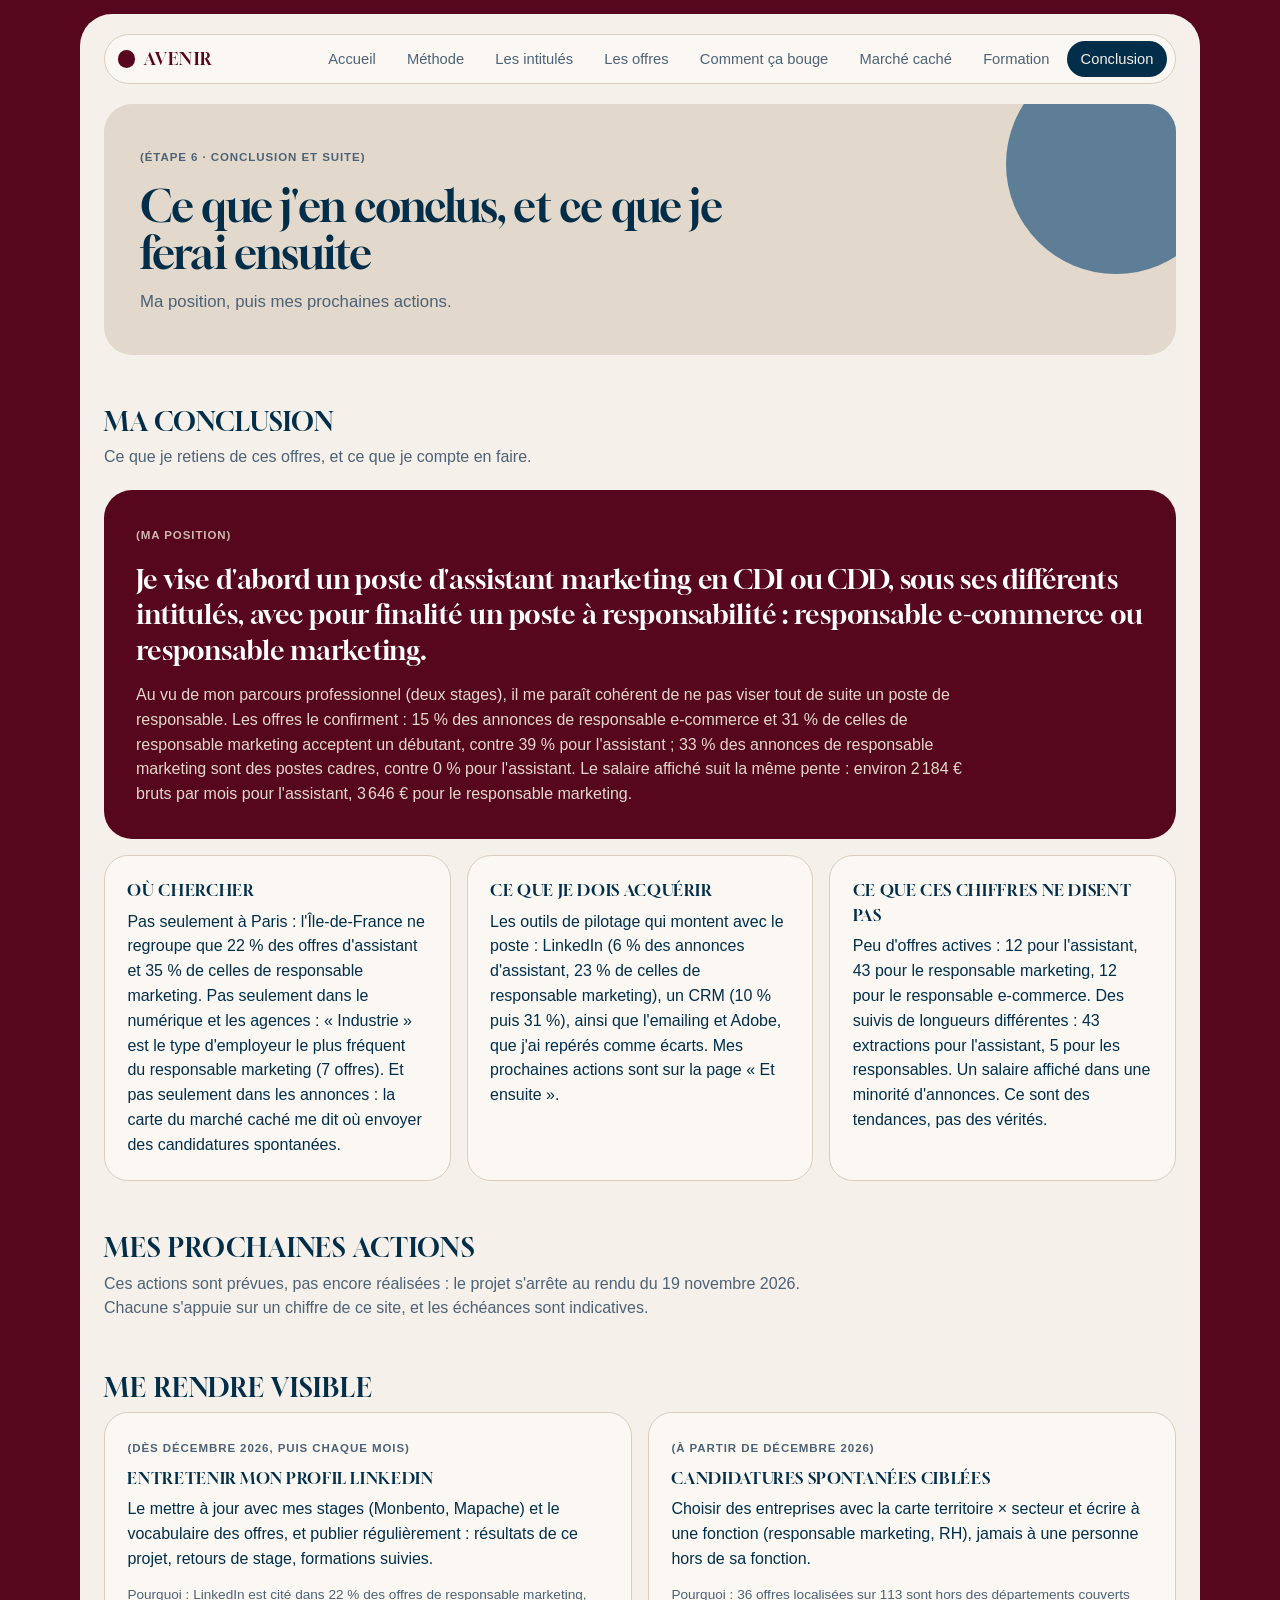
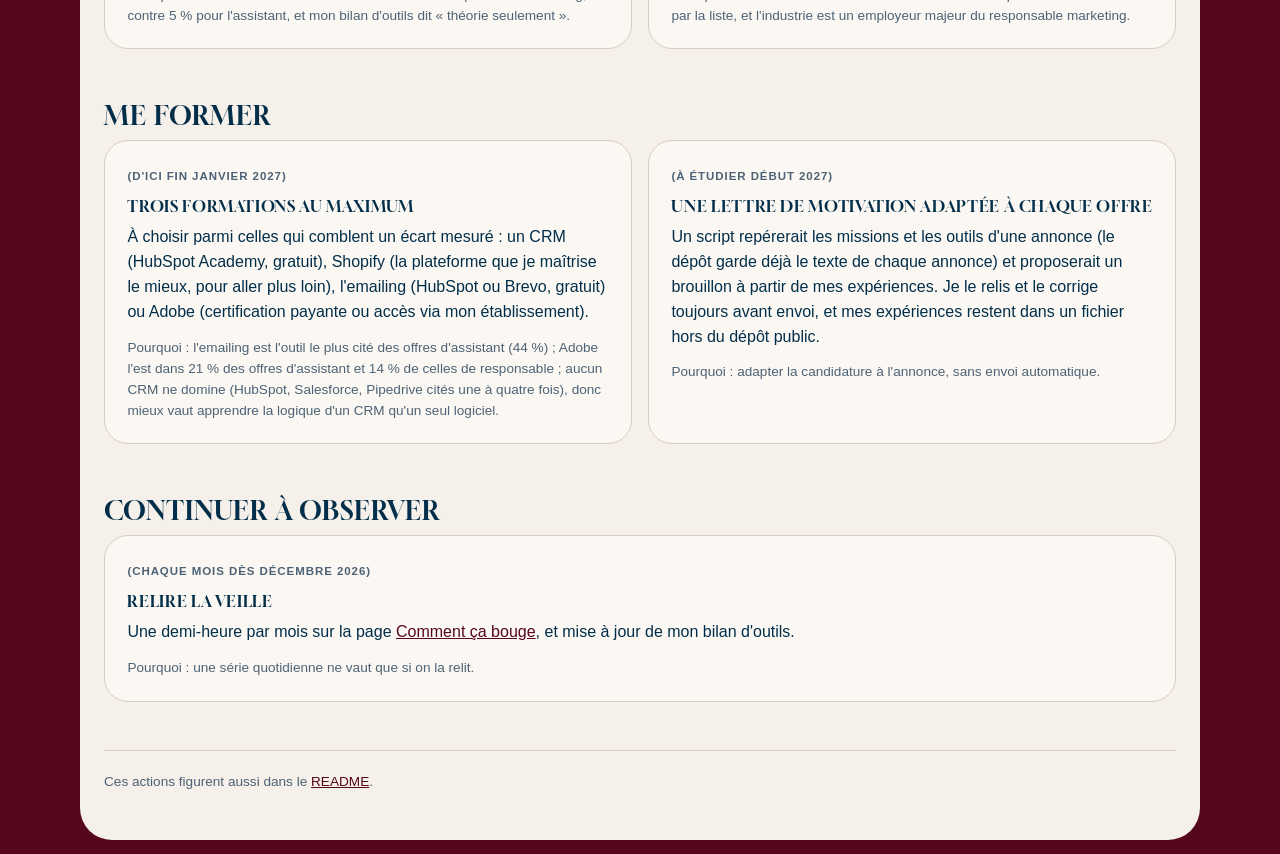
==== actions.html @ 03fe56fe "Mode présentation : sept écrans pour l'oral Co-Authored-By: Claude Sonnet 5.5 <noreply@anthropic.com" ====
<!DOCTYPE html>
<html lang="fr">
<head>
<meta charset="UTF-8">
<meta name="viewport" content="width=device-width, initial-scale=1.0">
<title>avenir — Conclusion et suite</title>
<link rel="stylesheet" href="assets/commun.css?v=19">
</head>
<body>
<main>
  <nav id="nav"></nav>

  <header class="hero">
    <p class="etiquette">Étape 6 · Conclusion et suite</p>
    <h1>Ce que j'en conclus, et ce que je ferai ensuite</h1>
    <p class="sub">Ma position, puis mes prochaines actions.</p>
  </header>
  <p id="erreur"></p>

  <h2 class="st">Ma conclusion</h2>
  <p class="intro">Ce que je retiens de ces offres, et ce que je compte en faire.</p>
  <div class="conclusion">
    <div class="position">
      <p class="etiquette">Ma position</p>
      <p class="gros-texte" id="c-position"></p>
      <p id="c-marche"></p>
    </div>
    <div class="grille" style="margin:1rem 0 0">
      <div class="carte"><h3 style="margin:0 0 0.4rem">Où chercher</h3><p id="c-ou" style="margin:0"></p></div>
      <div class="carte"><h3 style="margin:0 0 0.4rem">Ce que je dois acquérir</h3><p id="c-acquerir" style="margin:0"></p></div>
      <div class="carte"><h3 style="margin:0 0 0.4rem">Ce que ces chiffres ne disent pas</h3><p id="c-limites" style="margin:0"></p></div>
    </div>
  </div>

  <h2 class="st">Mes prochaines actions</h2>
  <p class="intro">Ces actions sont prévues, pas encore réalisées : le projet s'arrête au rendu du 19 novembre 2026. Chacune s'appuie sur un chiffre de ce site, et les échéances sont indicatives.</p>

  <h2 class="st">Me rendre visible</h2>
  <div class="grille">
    <div class="carte">
      <span class="etiquette">dès décembre 2026, puis chaque mois</span>
      <h3 style="margin:0 0 0.4rem">Entretenir mon profil LinkedIn</h3>
      <p style="margin:0">Le mettre à jour avec mes stages (Monbento, Mapache) et le vocabulaire des offres, et publier régulièrement : résultats de ce projet, retours de stage, formations suivies.</p>
      <p class="note">Pourquoi : LinkedIn est cité dans 22 % des offres de responsable marketing, contre 5 % pour l'assistant, et mon bilan d'outils dit « théorie seulement ».</p>
    </div>
    <div class="carte">
      <span class="etiquette">à partir de décembre 2026</span>
      <h3 style="margin:0 0 0.4rem">Candidatures spontanées ciblées</h3>
      <p style="margin:0">Choisir des entreprises avec la carte territoire × secteur et écrire à une fonction (responsable marketing, RH), jamais à une personne hors de sa fonction.</p>
      <p class="note">Pourquoi : 36 offres localisées sur 113 sont hors des départements couverts par la liste, et l'industrie est un employeur majeur du responsable marketing.</p>
    </div>
  </div>

  <h2 class="st">Me former</h2>
  <div class="grille">
    <div class="carte">
      <span class="etiquette">d'ici fin janvier 2027</span>
      <h3 style="margin:0 0 0.4rem">Trois formations au maximum</h3>
      <p style="margin:0">À choisir parmi celles qui comblent un écart mesuré : un CRM (HubSpot Academy, gratuit), Shopify (la plateforme que je maîtrise le mieux, pour aller plus loin), l'emailing (HubSpot ou Brevo, gratuit) ou Adobe (certification payante ou accès via mon établissement).</p>
      <p class="note">Pourquoi : l'emailing est l'outil le plus cité des offres d'assistant (44 %) ; Adobe l'est dans 21 % des offres d'assistant et 14 % de celles de responsable ; aucun CRM ne domine (HubSpot, Salesforce, Pipedrive cités une à quatre fois), donc mieux vaut apprendre la logique d'un CRM qu'un seul logiciel.</p>
    </div>
    <div class="carte">
      <span class="etiquette">à étudier début 2027</span>
      <h3 style="margin:0 0 0.4rem">Une lettre de motivation adaptée à chaque offre</h3>
      <p style="margin:0">Un script repérerait les missions et les outils d'une annonce (le dépôt garde déjà le texte de chaque annonce) et proposerait un brouillon à partir de mes expériences. Je le relis et le corrige toujours avant envoi, et mes expériences restent dans un fichier hors du dépôt public.</p>
      <p class="note">Pourquoi : adapter la candidature à l'annonce, sans envoi automatique.</p>
    </div>
  </div>

  <h2 class="st">Continuer à observer</h2>
  <div class="grille">
    <div class="carte">
      <span class="etiquette">chaque mois dès décembre 2026</span>
      <h3 style="margin:0 0 0.4rem">Relire la veille</h3>
      <p style="margin:0">Une demi-heure par mois sur la page <a href="mouvement.html">Comment ça bouge</a>, et mise à jour de mon bilan d'outils.</p>
      <p class="note">Pourquoi : une série quotidienne ne vaut que si on la relit.</p>
    </div>
  </div>

  <footer>Ces actions figurent aussi dans le <a href="https://github.com/luciedscrs-byte/avenir#9-ce-que-je-ferai-ensuite-actions-%C3%A0-mener" target="_blank" rel="noopener">README</a>.</footer>
</main>
<script src="assets/commun.js"></script>
<script>
navigation('actions.html', false);

function constat(gros, texte, lien, libelle) {
  return el('div', { className: 'carte decouverte' }, [
    el('p', { className: 'gros', textContent: gros }),
    el('p', { textContent: texte }),
    el('a', { href: lien, textContent: libelle + ' →' }),
  ]);
}
const part = (rep, nom) => { const r = rep.find(x => x.nom === nom); return r ? r.part : 0; };

fetch('data/questions.json').then(r => r.json()).then(q => {
  // ---------- Ma conclusion (le texte est écrit à la main, les chiffres viennent des données)
  const X = q.echelle, A = X['assistant-marketing'], RM = X['responsable-marketing'], RE = X['responsable-ecommerce'];
  document.getElementById('c-position').textContent =
    'Je vise d\'abord un poste d\'assistant marketing en CDI ou CDD, sous ses différents intitulés, avec pour finalité un poste à responsabilité : responsable e-commerce ou responsable marketing.';
  document.getElementById('c-marche').textContent =
    'Au vu de mon parcours professionnel (deux stages), il me paraît cohérent de ne pas viser tout de suite un poste de responsable. Les offres le confirment : ' + RE.debutant + ' % des annonces de responsable e-commerce et ' + RM.debutant +
    ' % de celles de responsable marketing acceptent un débutant, contre ' + A.debutant + ' % pour l\'assistant ; ' + RM.cadre + ' % des annonces de responsable marketing sont des postes cadres, contre ' + A.cadre + ' % pour l\'assistant. ' +
    'Le salaire affiché suit la même pente : environ ' + fr(A.salaire.mediane) + ' € bruts par mois pour l\'assistant, ' + fr(RM.salaire.mediane) + ' € pour le responsable marketing.';
  const P = q.paris;
  const ind = q.recruteurs['responsable-marketing'].types[0];
  document.getElementById('c-ou').textContent =
    'Pas seulement à Paris : l\'Île-de-France ne regroupe que ' + P['assistant-marketing'].idf_part + ' % des offres d\'assistant et ' + P['responsable-marketing'].idf_part + ' % de celles de responsable marketing. ' +
    'Pas seulement dans le numérique et les agences : « ' + ind.nom.split(',')[0] + ' » est le type d\'employeur le plus fréquent du responsable marketing (' + ind.n + ' offres). ' +
    'Et pas seulement dans les annonces : la carte du marché caché me dit où envoyer des candidatures spontanées.';
  const outil = nom => q.outils.outils.find(o => o.nom === nom);
  const li = outil('LinkedIn'), crm = outil('CRM');
  document.getElementById('c-acquerir').textContent =
    'Les outils de pilotage qui montent avec le poste : ' + (li ? 'LinkedIn (' + li.assistant + ' % des annonces d\'assistant, ' + li.responsable_marketing + ' % de celles de responsable marketing)' : 'LinkedIn') +
    (crm ? ', un CRM (' + crm.assistant + ' % puis ' + crm.responsable_marketing + ' %)' : ', un CRM') + ', ainsi que l\'emailing et Adobe, que j\'ai repérés comme écarts. Mes prochaines actions sont sur la page « Et ensuite ».';
  document.getElementById('c-limites').textContent =
    'Peu d\'offres actives : ' + A.actives + ' pour l\'assistant, ' + RM.actives + ' pour le responsable marketing, ' + RE.actives + ' pour le responsable e-commerce. ' +
    'Des suivis de longueurs différentes : ' + A.jours + ' extractions pour l\'assistant, ' + RM.jours + ' pour les responsables. Un salaire affiché dans une minorité d\'annonces. Ce sont des tendances, pas des vérités.';
}).catch(() => {
  document.getElementById('erreur').textContent = 'Impossible de charger les données. En local, ouvre la page via un petit serveur (python3 -m http.server).';
});
</script>
</body>
</html>
---- assets/commun.css ----
/* Polices : Gloock (licence SIL OFL, hébergée sur ce site, voir assets/fonts) pour les titres, police système pour le texte. */
  @font-face { font-family: "Gloock"; font-style: normal; font-weight: 400; font-display: swap; src: url("fonts/gloock-latin-400-normal.woff2") format("woff2"); }

  /* Palette : Oat Silk, Mulberry Kiss, Blue Reverie, Midnight Custard (+ « papier », un oat éclairci pour le fond).
     Pour changer les couleurs du site, modifier seulement ces variables. */
  :root {
    --oat: #e2d8cb; --mulberry: #56061d; --blue: #507593; --navy: #022e4a; --paper: #f5f0e9;
    --bg: var(--mulberry); --page: var(--paper); --card: #fbf8f3; --text: var(--navy); --muted: #4d6276;
    --line: #d9cdbf; --accent: var(--mulberry); --accent-soft: var(--oat); --on-accent: #f5f0e9;
    --accent2: var(--blue); --accent2-text: #3d5f7a; --hero: var(--oat);
    --serif: "Gloock", Georgia, "Times New Roman", serif;
  }
  * { box-sizing: border-box; }
  html { scroll-behavior: smooth; }
  body {
    font-family: -apple-system, BlinkMacSystemFont, "Segoe UI", sans-serif;
    margin: 0; background: var(--bg); color: var(--text); line-height: 1.55; padding: 14px;
  }
  /* la page est une grande feuille arrondie posée sur un cadre coloré */
  main { max-width: 1120px; margin: 0 auto; background: var(--page); border-radius: 32px; padding: 1.25rem 1.5rem 3rem; }
  h1, h2, h3, h4, .gros, .st, details.depliant > summary { font-family: var(--serif); font-weight: 400; font-variant-numeric: lining-nums; font-feature-settings: "lnum" 1; }
  h1 { font-size: 2.7rem; line-height: 1.08; margin: 0 0 0.75rem; letter-spacing: -0.02em; }
  h1 em, .st em, h2 em { font-style: normal; color: inherit; }
  h2 { font-size: 1.05rem; margin: 0 0 1rem; letter-spacing: 0.04em; text-transform: uppercase; }
  h3 { font-size: 1rem; letter-spacing: 0.04em; text-transform: uppercase; }
  h1 { text-transform: none; }
  .sub { color: var(--muted); margin: 0; font-size: 1.05rem; max-width: 44rem; }
  .sub code { background: var(--accent-soft); padding: 1px 6px; border-radius: 4px; font-size: 0.85em; }

  /* navigation */
  nav { display: flex; flex-wrap: wrap; align-items: center; gap: 0.25rem; margin-bottom: 1.25rem; font-size: 0.92rem;
        background: var(--card); border: 1px solid var(--line); border-radius: 999px; padding: 0.4rem 0.5rem; }
  nav .marque { display: inline-flex; align-items: center; gap: 0.55rem; font-family: var(--serif); font-weight: 400; letter-spacing: 0.08em; text-transform: uppercase;
                color: var(--mulberry); text-decoration: none; padding: 0.2rem 1rem 0.2rem 0.3rem; margin-right: auto; font-size: 1.05rem; }
  nav .marque::before { content: ""; display: inline-block; width: 1.1rem; height: 1.1rem; border-radius: 50%; background: var(--mulberry); }
  nav a { color: var(--muted); text-decoration: none; padding: 0.4rem 0.85rem; border-radius: 999px; }
  nav a.marque { color: var(--mulberry); }
  nav a:hover { background: var(--accent-soft); color: var(--text); }
  nav a[aria-current="page"] { background: var(--navy); color: var(--paper); }
  nav a.marque[aria-current="page"] { background: none; color: var(--mulberry); }

  /* bandeau d'entrée de chaque page */
  .hero { position: relative; overflow: hidden; background: var(--hero); border-radius: 28px; padding: 2.5rem 2.25rem; margin-bottom: 1.5rem; }
  .hero::after { content: ""; position: absolute; right: -50px; top: -50px; width: 220px; height: 220px; border-radius: 50%; background: var(--blue); opacity: 0.9; }
  .hero > * { position: relative; z-index: 1; }
  .hero .sub, .hero h1 { max-width: 40rem; }
  .etiquette { display: inline-block; font-size: 0.72rem; font-weight: 600; letter-spacing: 0.08em; text-transform: uppercase; color: var(--muted); margin: 0 0 1rem; }
  .etiquette::before { content: "("; } .etiquette::after { content: ")"; }
  .carte .etiquette { margin-bottom: 0.5rem; }
  .hero .actions { display: flex; flex-wrap: wrap; gap: 0.6rem; margin-top: 1.5rem; }
  .btn { display: inline-flex; align-items: center; gap: 0.6rem; font-size: 0.95rem; font-weight: 600; padding: 0.5rem 0.55rem 0.5rem 1.2rem; border-radius: 999px; text-decoration: none;
         background: var(--mulberry); color: var(--paper); border: 1.5px solid var(--mulberry); }
  .btn::after { content: "→"; display: inline-flex; align-items: center; justify-content: center; width: 1.8rem; height: 1.8rem; border-radius: 50%; background: var(--paper); color: var(--mulberry); }
  .btn.sec { background: transparent; color: var(--mulberry); padding-left: 1.2rem; }
  .btn.sec::after { background: var(--mulberry); color: var(--paper); }
  .btn:hover { opacity: 0.9; }

  /* accueil : tuiles autour du titre */
  .bento { display: grid; grid-template-columns: minmax(0, 1.7fr) minmax(0, 1fr); gap: 1rem; margin-bottom: 1.25rem; }
  .bento .hero { margin: 0; padding: 2.5rem 2.25rem 1.75rem; display: flex; flex-direction: column; }
  .bento .hero::after, .bento .hero::before { display: none; }
  .bento .colonne { display: grid; grid-template-rows: 1fr 1fr; gap: 1rem; }
  .tuile { border-radius: 28px; padding: 1.5rem; position: relative; overflow: hidden; }
  .tuile .gros { font-size: 3.4rem; color: inherit; }
  .tuile .legende { color: inherit; opacity: 0.88; font-size: 0.95rem; }
  .tuile.navy { background: var(--navy); color: var(--oat); }
  .tuile.blue { background: var(--blue); color: #fff; }
  .chiffres-hero { display: flex; flex-wrap: wrap; gap: 0.5rem 2rem; margin-top: auto; padding-top: 1.75rem; border-top: 1px solid rgba(2, 46, 74, 0.2); }
  .chiffres-hero div { min-width: 5.5rem; }
  .chiffres-hero b { display: block; font-family: var(--serif); font-size: 1.9rem; font-weight: 400; font-variant-numeric: lining-nums; line-height: 1.1; }
  .chiffres-hero span { font-size: 0.7rem; font-weight: 600; letter-spacing: 0.07em; text-transform: uppercase; color: var(--muted); }
  @media (max-width: 800px) { .bento { grid-template-columns: minmax(0, 1fr); } .bento .colonne { grid-template-rows: none; grid-template-columns: 1fr 1fr; } .tuile .gros { font-size: 2.4rem; } }
  @media (max-width: 480px) { .bento .colonne { grid-template-columns: minmax(0, 1fr); } }

  /* pastilles : intitulés, outils, métiers visés */
  .chips { display: flex; flex-wrap: wrap; gap: 0.5rem; margin: 0 0 1.25rem; }
  .chip { display: inline-flex; align-items: center; gap: 0.5rem; font-size: 0.92rem; padding: 0.4rem 0.9rem; border-radius: 999px; background: var(--card); border: 1px solid var(--line); color: var(--text); }
  .chip b { display: inline-flex; align-items: center; justify-content: center; min-width: 1.6rem; height: 1.6rem; padding: 0 0.35rem; border-radius: 999px; background: var(--mulberry); color: var(--paper); font-size: 0.8rem; }
  .chip.bleu b { background: var(--blue); } .chip.marine b { background: var(--navy); }
  .chip.code { font-size: 0.85rem; font-weight: 600; letter-spacing: 0.03em; background: var(--oat); border-color: var(--oat); }
  /* les quatre intitulés : une bande sur toute la largeur de la page */
  .intitules-bande { display: grid; grid-template-columns: repeat(3, minmax(0, 1fr)); margin: 1.5rem -1.5rem; }
  .intitules-bande a { display: flex; flex-direction: column; justify-content: space-between; gap: 1.6rem; min-height: 9.5rem; padding: 1.4rem 1.5rem; text-decoration: none; border-radius: 0; }
  .intitules-bande a:hover { filter: brightness(1.1); background: inherit; }
  .intitules-bande b { font-family: var(--serif); font-weight: 400; font-size: 1.75rem; line-height: 1.1; letter-spacing: -0.01em; }
  .intitules-bande .etiquette { color: inherit; opacity: 0.85; margin: 0; }
  .intitules-bande .etiquette::after { content: ")"; }
  .intitules-bande a:nth-child(1) { background: var(--mulberry); color: var(--oat); }
  .intitules-bande a:nth-child(2) { background: var(--blue); color: #fff; }
  .intitules-bande a:nth-child(3) { background: var(--navy); color: var(--oat); }
  .intitules-bande a:nth-child(4) { background: var(--oat); color: var(--navy); }
  @media (max-width: 800px) { .intitules-bande { grid-template-columns: minmax(0, 1fr); margin: 1.25rem -1rem; } .intitules-bande a { min-height: 7.5rem; padding: 1.1rem; } .intitules-bande b { font-size: 1.4rem; } }

  /* titres de partie */
  .st { font-size: 1.6rem; line-height: 1.2; margin: 3.25rem 0 0.5rem; letter-spacing: 0.04em; text-transform: uppercase; }
  .intro { color: var(--muted); margin: 0 0 1.25rem; max-width: 44rem; }

  .chiffres { display: grid; grid-template-columns: repeat(auto-fit, minmax(200px, 1fr)); gap: 1rem; margin-bottom: 1.5rem; }
  .carte { background: var(--card); border: 1px solid var(--line); border-radius: 24px; padding: 1.4rem; }
  .gros { font-size: 2.6rem; color: var(--accent); margin: 0; line-height: 1.1; }
  .legende { color: var(--muted); font-size: 0.9rem; margin: 0.25rem 0 0; }
  /* tuiles de chiffres, en alternance de couleurs */
  .chiffres > .carte, #constats > .carte { border: none; position: relative; overflow: hidden; }
  .chiffres > .carte:nth-child(4n+1), #constats > .carte:nth-child(4n+1) { background: var(--mulberry); color: var(--oat); }
  .chiffres > .carte:nth-child(4n+2), #constats > .carte:nth-child(4n+2) { background: var(--blue); color: #fff; }
  .chiffres > .carte:nth-child(4n+3), #constats > .carte:nth-child(4n+3) { background: var(--navy); color: var(--oat); }
  .chiffres > .carte:nth-child(4n), #constats > .carte:nth-child(4n) { background: var(--oat); color: var(--navy); }
  .chiffres > .carte .gros, #constats > .carte .gros { color: inherit; }
  .chiffres > .carte .legende, #constats > .carte .legende { color: inherit; opacity: 0.88; }
  #constats > .carte a, .chiffres > a.carte { color: inherit; }
  #constats > .carte a { text-decoration: underline; text-underline-offset: 3px; }
  .grille { display: grid; grid-template-columns: repeat(auto-fit, minmax(300px, 1fr)); gap: 1rem; margin-bottom: 1.5rem; }
  .barre { display: grid; grid-template-columns: minmax(0, 1fr) 2.5rem; gap: 0.25rem 0.75rem; align-items: center; margin-bottom: 0.6rem; font-size: 0.9rem; }
  .barre .nom { overflow-wrap: anywhere; }
  .barre .n { text-align: right; color: var(--muted); font-variant-numeric: tabular-nums; }
  .barre .piste { grid-column: 1 / -1; height: 7px; background: var(--oat); border-radius: 4px; }
  .barre .piste span { display: block; height: 100%; background: var(--accent); border-radius: 4px; }
  table { width: 100%; border-collapse: collapse; font-size: 0.9rem; }
  th, td { text-align: left; padding: 0.45rem 0.5rem; border-bottom: 1px solid var(--line); }
  th { color: var(--muted); font-weight: 500; }
  td.num, th.num { text-align: right; font-variant-numeric: tabular-nums; }
  #limites ul { margin: 0; padding-left: 1.2rem; color: var(--muted); font-size: 0.9rem; }
  #limites li { margin-bottom: 0.4rem; }
  footer { color: var(--muted); font-size: 0.85rem; margin-top: 3rem; padding-top: 1.25rem; border-top: 1px solid var(--line); }
  footer a { color: var(--accent); }
  #erreur { color: #b91c1c; }
  .note { color: var(--muted); font-size: 0.85rem; margin: 0.75rem 0 0; }

  /* parties repliables : méthode, limites, détails */
  details.depliant { background: var(--card); border: 1px solid var(--line); border-radius: 24px; padding: 0.95rem 1.4rem; margin-bottom: 1.25rem; }
  details.depliant > summary { cursor: pointer; font-size: 1.1rem; list-style: none; display: flex; align-items: center; gap: 0.7rem; }
  details.depliant > summary::-webkit-details-marker { display: none; }
  details.depliant > summary::before { content: "+"; display: inline-flex; align-items: center; justify-content: center; width: 1.6rem; height: 1.6rem;
                                       border-radius: 50%; background: var(--navy); color: var(--paper); font-weight: 700; flex: none; }
  details.depliant[open] > summary::before { content: "–"; }
  details.depliant > summary + * { margin-top: 1rem; }
  details.depliant h2 { margin: 0; font-size: 1.05rem; }

  /* parcours en étapes (accueil) */
  .etapes { display: grid; grid-template-columns: repeat(auto-fit, minmax(175px, 1fr)); gap: 1rem; }
  .etape { display: block; text-decoration: none; color: var(--text); background: var(--card); border: 1px solid var(--line); border-radius: 24px; padding: 1.25rem; position: relative; }
  a.etape:hover { background: var(--oat); }
  .etape .num-etape { display: inline-flex; align-items: center; justify-content: center; width: 2.2rem; height: 2.2rem; border-radius: 50%; background: var(--mulberry); color: var(--paper);
                      font-family: var(--serif); font-weight: 400; margin-bottom: 0.7rem; }
  .etape:nth-child(2n) .num-etape { background: var(--blue); } .etape:nth-child(3n) .num-etape { background: var(--navy); }
  .etape h3 { margin: 0 0 0.3rem; font-size: 1.1rem; }
  .etape p { margin: 0; color: var(--muted); font-size: 0.9rem; }
  .etape .va { display: inline-block; margin-top: 0.7rem; color: var(--mulberry); font-weight: 600; font-size: 0.9rem; }

  .onglets { display: flex; flex-wrap: wrap; gap: 0.5rem; margin-bottom: 1rem; }
  .onglets button, .pagination button {
    font: inherit; font-size: 0.9rem; padding: 0.45rem 0.95rem; border-radius: 999px; cursor: pointer;
    border: 1px solid var(--line); background: var(--card); color: var(--text);
  }
  .onglets button[aria-pressed="true"] { background: var(--navy); border-color: var(--navy); color: var(--paper); }
  .filtres { display: flex; flex-wrap: wrap; gap: 0.75rem; margin-bottom: 1rem; }
  .filtres label { display: grid; gap: 2px; font-size: 0.8rem; color: var(--muted); }
  .filtres select, .filtres input {
    font: inherit; font-size: 0.9rem; padding: 0.45rem 0.6rem; border-radius: 12px;
    border: 1px solid var(--line); background: var(--card); color: var(--text); min-width: 160px;
  }
  .pagination { display: flex; flex-wrap: wrap; align-items: center; gap: 0.75rem; margin-top: 1rem; font-size: 0.9rem; color: var(--muted); }
  .pagination button:disabled { opacity: 0.4; cursor: default; }
  .tableau { overflow-x: auto; }
  td a { color: var(--accent); }
  .carte a { color: var(--accent); }
  ol.questions { padding-left: 1.25rem; margin: 0; }
  ol.questions li { margin-bottom: 1rem; }
  ol.questions .reponse { color: var(--muted); font-size: 0.92rem; margin: 0.25rem 0 0; }
  .source { border-left: 3px solid var(--blue); padding: 0.1rem 0 0.1rem 1rem; margin: 1rem 0; }
  .source .valeur { font-family: var(--serif); font-weight: 400; font-variant-numeric: lining-nums; font-size: 1.8rem; color: var(--accent); margin: 0; line-height: 1.2; }
  .source p { margin: 0.25rem 0; }
  .legende-graphique { display: flex; flex-wrap: wrap; gap: 1.25rem; font-size: 0.85rem; color: var(--muted); margin-top: 0.5rem; }
  .legende-graphique i { display: inline-block; width: 18px; border-top: 2px solid var(--accent); vertical-align: middle; margin-right: 6px; }
  .legende-graphique i.pointille { border-top: 2px dashed var(--muted); }

  /* carte territoire × secteur */
  .carte-grille { display: grid; grid-template-columns: minmax(0, 3fr) minmax(0, 2fr); gap: 1.25rem; align-items: start; }
  @media (max-width: 720px) {
    .carte-grille { grid-template-columns: minmax(0, 1fr); }
    .tableau table { font-size: 0.78rem; } .tableau th, .tableau td { padding: 0.35rem 0.3rem; } .tableau td:first-child { min-width: 6.5rem; }
    nav { border-radius: 24px; } nav .marque { width: 100%; margin-bottom: 0.15rem; }
    body { padding: 8px; } main { border-radius: 24px; padding: 1rem 1rem 2.5rem; }
    .hero { padding: 1.6rem 1.25rem; } h1 { font-size: 2rem; } .st { font-size: 1.6rem; }
  }
  #carte-svg { width: 100%; height: auto; display: block; }
  #carte-svg .dep { cursor: pointer; }
  #carte-svg .dep:hover, #carte-svg .dep:focus { stroke: var(--text); stroke-width: 1.4; outline: none; }
  #carte-svg .dep.choisi { stroke: var(--text); stroke-width: 2; }
  .rond-offres { fill: var(--blue); fill-opacity: 0.95; stroke: var(--paper); stroke-width: 1.6; }
  .rond-nb { font-size: 11px; font-weight: 700; fill: #fff; }
  .carte-legende { font-size: 0.8rem; color: var(--muted); margin-top: 0.5rem; }
  .leg-ligne { display: flex; flex-wrap: wrap; gap: 0.25rem 0.9rem; align-items: center; margin-bottom: 0.3rem; }
  .leg-item { display: inline-flex; align-items: center; gap: 0.3rem; }
  .leg-sw { width: 14px; height: 14px; border-radius: 3px; display: inline-block; }
  .leg-rond { width: 14px; height: 14px; border-radius: 50%; background: var(--blue); display: inline-block; }
  .carte-detail { background: var(--paper); border: 1px solid var(--line); border-radius: 20px; padding: 1rem; }
  .carte-detail h3 { margin: 0 0 0.25rem; font-size: 1.15rem; }
  tr.ligne-choisie { background: var(--accent-soft); }
  #date.gros { font-size: 1.7rem; line-height: 1.3; }

  /* page « Le métier » : marches, tableaux colorés, piles */
  .marches { display: grid; grid-template-columns: repeat(3, minmax(0, 1fr)); gap: 1rem; align-items: end; margin-bottom: 1.5rem; }
  .marche { border-radius: 28px; padding: 1.4rem; position: relative; overflow: hidden; }
  .marche:nth-child(1) { background: var(--mulberry); color: var(--oat); min-height: 17rem; }
  .marche:nth-child(2) { background: var(--blue); color: #fff; min-height: 20rem; }
  .marche:nth-child(3) { background: var(--navy); color: var(--oat); min-height: 20rem; }
  .marche:nth-child(4) { background: var(--oat); color: var(--navy); min-height: 23rem; }
  .marche .etiquette { color: inherit; opacity: 0.85; margin-bottom: 0.6rem; }
  .marche h3 { font-size: 1.3rem; margin: 0 0 0.4rem; line-height: 1.15; }
  .marche .gros { color: inherit; font-size: 3rem; }
  .marche .legende { color: inherit; opacity: 0.88; margin-bottom: 0.9rem; }
  .marche ul { list-style: none; margin: 0; padding: 0.8rem 0 0; border-top: 1px solid rgba(255, 255, 255, 0.28); font-size: 0.88rem; }
  .marche:nth-child(4) ul { border-top-color: rgba(2, 46, 74, 0.25); }
  .marche li { margin-bottom: 0.3rem; }
  .marche li b { font-weight: 600; }
  @media (max-width: 900px) { .marches { grid-template-columns: minmax(0, 1fr); } .marche:nth-child(n) { min-height: 0; } }
  td.chaud { text-align: center; font-variant-numeric: tabular-nums; border-bottom: 2px solid var(--card); }
  th.court { text-align: center; font-size: 0.8rem; }
  .pile { display: flex; height: 1.7rem; border-radius: 999px; overflow: hidden; background: var(--oat); margin: 0.2rem 0 0.9rem; }
  .pile span { display: flex; align-items: center; justify-content: center; font-size: 0.72rem; font-weight: 600; color: #fff; min-width: 0; overflow: hidden; }
  .pile-nom span:first-child { font-family: var(--serif); font-size: 1rem; }
  .pile-nom { font-size: 0.85rem; margin: 0.6rem 0 0; display: flex; justify-content: space-between; gap: 1rem; }
  .pile-nom span:last-child { color: var(--muted); }
  .legende-pile { display: flex; flex-wrap: wrap; gap: 0.3rem 1rem; font-size: 0.8rem; color: var(--muted); margin: 0.25rem 0 0.5rem; }
  .legende-pile i { display: inline-block; width: 0.8rem; height: 0.8rem; border-radius: 3px; margin-right: 0.35rem; vertical-align: -1px; }
  .repere { font-family: var(--serif); font-weight: 400; font-variant-numeric: lining-nums; font-size: 1.2rem; line-height: 1.4; margin: 0 0 1rem; }
  .bloc-question { display: flex; flex-direction: column; }
  .bloc-question .gros { font-size: 2.3rem; margin-top: 0.2rem; }
  .bloc-question h3 { margin: 0 0 0.4rem; font-size: 1.15rem; line-height: 1.3; }
  details.mini { margin-top: 0.9rem; font-size: 0.88rem; }
  details.mini > summary { cursor: pointer; color: var(--accent); font-weight: 600; }
  details.mini > p { color: var(--muted); margin: 0.6rem 0 0; }
  .carte-bloc { background: var(--card); border: 1px solid var(--line); border-radius: 24px; padding: 1.5rem; margin-bottom: 1rem; }
  .carte-bloc h3 { font-family: var(--serif); font-size: 1.3rem; margin: 0 0 0.4rem; }
  details.carte-bloc > summary { list-style: none; cursor: pointer; position: relative; padding-right: 3rem; }
  details.carte-bloc > summary::-webkit-details-marker { display: none; }
  details.carte-bloc > summary::after { content: "+"; position: absolute; right: 0; top: 0; width: 2rem; height: 2rem; border-radius: 50%; background: var(--navy); color: var(--paper); display: flex; align-items: center; justify-content: center; font-size: 1.2rem; }
  details.carte-bloc[open] > summary::after { content: "–"; }
  details.carte-bloc .repere { margin-bottom: 0; }
  details.carte-bloc[open] .repere { margin-bottom: 1rem; }
  .tuiles-mini { display: grid; grid-template-columns: repeat(auto-fit, minmax(130px, 1fr)); gap: 0.6rem; margin: 0.25rem 0 1rem; }
  .tuiles-mini div { background: var(--oat); border-radius: 16px; padding: 0.7rem 0.9rem; }
  .tuiles-mini b { display: block; font-family: var(--serif); font-variant-numeric: lining-nums; font-size: 1.6rem; font-weight: 400; color: var(--mulberry); line-height: 1.15; }
  .tuiles-mini span { font-size: 0.8rem; color: var(--muted); }

  /* conclusion */
  .position { background: var(--mulberry); color: var(--oat); border-radius: 28px; padding: 2rem; }
  .position .etiquette { color: inherit; opacity: 0.85; }
  .position .gros-texte { font-family: var(--serif); font-size: 1.7rem; line-height: 1.3; margin: 0 0 1rem; color: #fff; }
  .position p:last-child { margin: 0; max-width: 52rem; }
  @media (max-width: 720px) { .position { padding: 1.4rem; } .position .gros-texte { font-size: 1.3rem; } }

  /* les titres de questions restent en minuscules : trop longs pour des capitales */
  .bloc-question h3, .carte-bloc h3, details.depliant h2, .intitules-bande b, .marche h3, .position .gros-texte, .carte-detail h3 { text-transform: none; letter-spacing: -0.005em; }
  .marche h3 { font-size: 1.3rem; }
  .carte-detail h3 { font-size: 1.15rem; }

  /* page suivante, pour dérouler le site à l'oral */
  .suite { display: flex; justify-content: flex-end; margin-top: 3rem; }
  .suite .btn { font-size: 1.05rem; }

  /* démarche en six étapes */
  .etapes.six { grid-template-columns: repeat(3, minmax(0, 1fr)); }
  @media (max-width: 800px) { .etapes.six { grid-template-columns: repeat(2, minmax(0, 1fr)); } }
  @media (max-width: 480px) { .etapes.six { grid-template-columns: minmax(0, 1fr); } }

  /* bilan des outils par niveau */
  .bilan { display: grid; grid-template-columns: repeat(4, minmax(0, 1fr)); gap: 0.75rem; margin: 0.5rem 0 0.75rem; }
  .bilan > div { border-radius: 20px; padding: 1rem; }
  .bilan h3 { font-size: 0.85rem; margin: 0 0 0.2rem; text-transform: none; letter-spacing: 0; font-family: -apple-system, BlinkMacSystemFont, "Segoe UI", sans-serif; font-weight: 600; }
  .bilan .sous { font-size: 0.75rem; margin: 0 0 0.7rem; opacity: 0.85; }
  .bilan .col-1 { background: var(--mulberry); color: var(--oat); }
  .bilan .col-2 { background: var(--blue); color: #fff; }
  .bilan .col-3 { background: var(--navy); color: var(--oat); }
  .bilan .col-4 { background: var(--oat); color: var(--navy); }
  .bilan .pastille { display: inline-flex; align-items: center; gap: 0.4rem; font-size: 0.85rem; padding: 0.25rem 0.3rem 0.25rem 0.7rem; margin: 0 0.3rem 0.4rem 0; border-radius: 999px; background: rgba(255, 255, 255, 0.16); }
  .bilan .col-4 .pastille { background: rgba(2, 46, 74, 0.1); }
  .bilan .pastille b { display: inline-flex; align-items: center; justify-content: center; min-width: 1.4rem; height: 1.4rem; padding: 0 0.3rem; border-radius: 999px; background: var(--paper); color: var(--navy); font-size: 0.72rem; }
  .bilan .pastille.cible { outline: 2px solid var(--paper); }
  .bilan .col-4 .pastille.cible { outline-color: var(--mulberry); }
  .bilan .vide { font-size: 0.8rem; opacity: 0.8; margin: 0; }
  @media (max-width: 900px) { .bilan { grid-template-columns: repeat(2, minmax(0, 1fr)); } }
  @media (max-width: 480px) { .bilan { grid-template-columns: minmax(0, 1fr); } }

  /* mouvement : tuiles, barres jour par jour, évolution des outils */
  .flux-svg { width: 100%; height: auto; display: block; margin: 0.5rem 0; }
  .evo-ligne { display: grid; grid-template-columns: 11rem minmax(0, 1fr) 9.5rem 100px; gap: 0.75rem; align-items: center; padding: 0.45rem 0; border-bottom: 1px solid var(--line); font-size: 0.9rem; }
  .evo-ligne:last-child { border-bottom: none; }
  .evo-piste { position: relative; height: 10px; background: var(--oat); border-radius: 5px; }
  .evo-piste span { position: absolute; left: 0; top: 0; height: 100%; border-radius: 5px; background: var(--mulberry); }
  .evo-piste i { position: absolute; top: -3px; width: 3px; height: 16px; background: var(--blue); border-radius: 2px; }
  .evo-texte { font-variant-numeric: tabular-nums; }
  .evo-texte b { display: inline-block; min-width: 4.5rem; }
  .evo-hausse { color: var(--mulberry); font-weight: 600; } .evo-baisse { color: var(--blue); font-weight: 600; }
  @media (max-width: 720px) { .evo-ligne { grid-template-columns: minmax(0, 1fr) 6.5rem; } .evo-piste { grid-column: 1 / -1; } .evo-ligne > :last-child { display: none; } }

  /* méthode : la chaîne en cinq maillons */
  .chaine { display: grid; grid-template-columns: repeat(5, minmax(0, 1fr)); gap: 1.4rem; counter-reset: m; }
  .maillon { background: var(--card); border: 1px solid var(--line); border-radius: 24px; padding: 1.25rem; position: relative; display: flex; flex-direction: column; }
  .maillon:not(:last-child)::after { content: "→"; position: absolute; right: -1.25rem; top: 1.6rem; width: 1.1rem; text-align: center; color: var(--mulberry); font-size: 1.2rem; }
  .maillon .num-etape { display: inline-flex; align-items: center; justify-content: center; width: 2.2rem; height: 2.2rem; border-radius: 50%; background: var(--mulberry); color: var(--paper); font-family: var(--serif); margin-bottom: 0.7rem; }
  .maillon:nth-child(2n) .num-etape { background: var(--blue); } .maillon:nth-child(3n) .num-etape { background: var(--navy); }
  .maillon h3 { margin: 0 0 0.4rem; }
  .maillon p { margin: 0 0 0.9rem; font-size: 0.88rem; color: var(--muted); }
  .maillon .outil { margin-top: auto; align-self: flex-start; font-size: 0.78rem; font-weight: 600; padding: 0.25rem 0.7rem; border-radius: 999px; background: var(--oat); color: var(--navy); }
  @media (max-width: 900px) { .chaine { grid-template-columns: minmax(0, 1fr); } .maillon:not(:last-child)::after { content: "↓"; right: auto; left: 1.9rem; top: auto; bottom: -1.3rem; } }

  /* les cinq questions de la page « Le métier » : réponse en police du texte, plus petite, pour être lisible */
  .carte-bloc .repere { font-family: -apple-system, BlinkMacSystemFont, "Segoe UI", sans-serif; font-size: 1rem; line-height: 1.5; color: var(--text); }
  .carte-bloc h3 { font-size: 1.15rem; }

  /* méthode : schéma en quatre blocs */
  .schema { display: grid; grid-template-columns: repeat(4, minmax(0, 1fr)); gap: 1.6rem; margin-bottom: 1.5rem; }
  .bs { border-radius: 20px; overflow: visible; position: relative; background: var(--card); border: 1px solid var(--line); }
  .bs h3 { margin: 0; padding: 0.8rem 1rem; border-radius: 19px 19px 0 0; font-size: 0.95rem; }
  .bs p { margin: 0; padding: 0.7rem 1rem; font-size: 0.88rem; line-height: 1.35; border-top: 1px solid var(--line); }
  .bs p b { display: inline-flex; align-items: center; justify-content: center; min-width: 1.4rem; height: 1.4rem; margin-right: 0.4rem; border-radius: 50%; background: var(--oat); color: var(--navy); font-size: 0.72rem; }
  .bs.s1 h3 { background: var(--mulberry); color: var(--oat); } .bs.s2 h3 { background: var(--blue); color: #fff; }
  .bs.s3 h3 { background: var(--navy); color: var(--oat); } .bs.s4 h3 { background: var(--oat); color: var(--navy); }
  .bs:not(:last-child)::after { content: "→"; position: absolute; right: -1.35rem; top: 0.7rem; width: 1.1rem; text-align: center; font-size: 1.2rem; color: var(--mulberry); }
  @media (max-width: 900px) { .schema { grid-template-columns: minmax(0, 1fr); gap: 1.6rem; } .bs:not(:last-child)::after { content: "↓"; right: auto; left: 1.2rem; top: auto; bottom: -1.5rem; } }
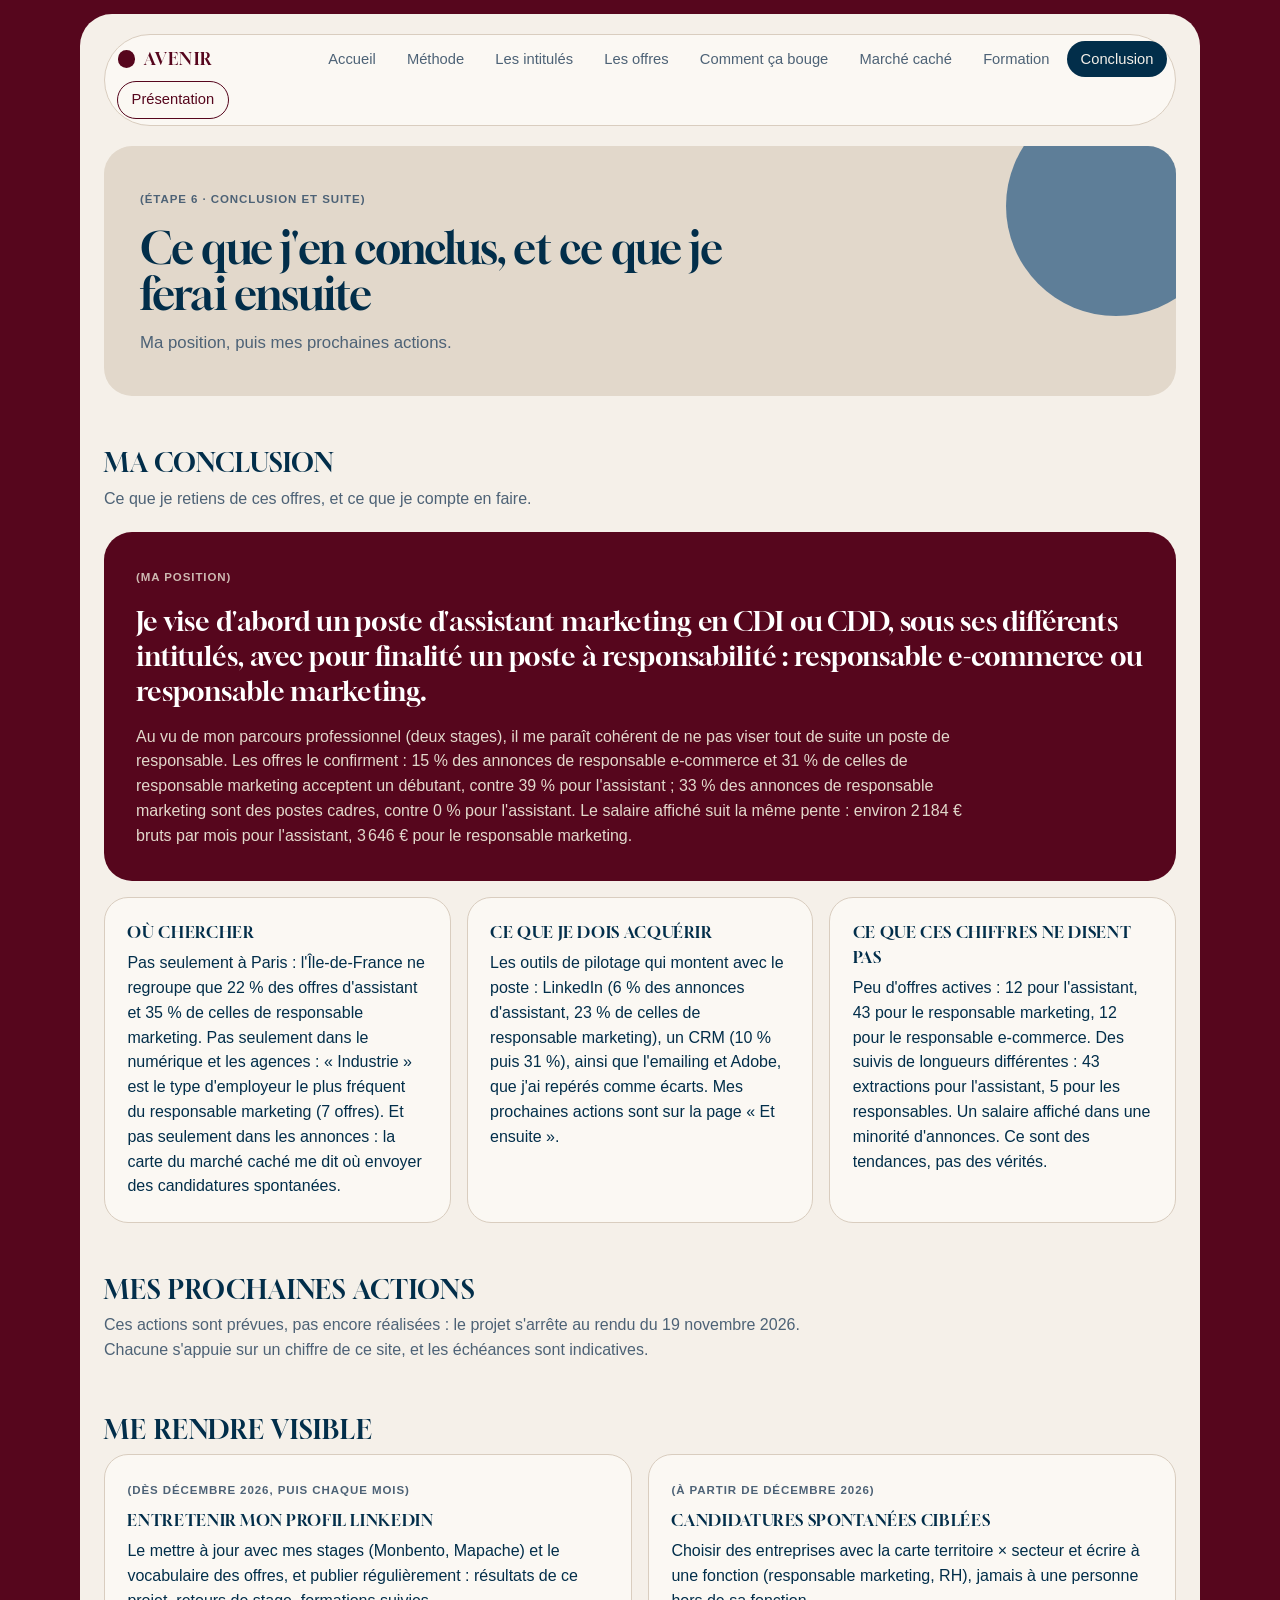
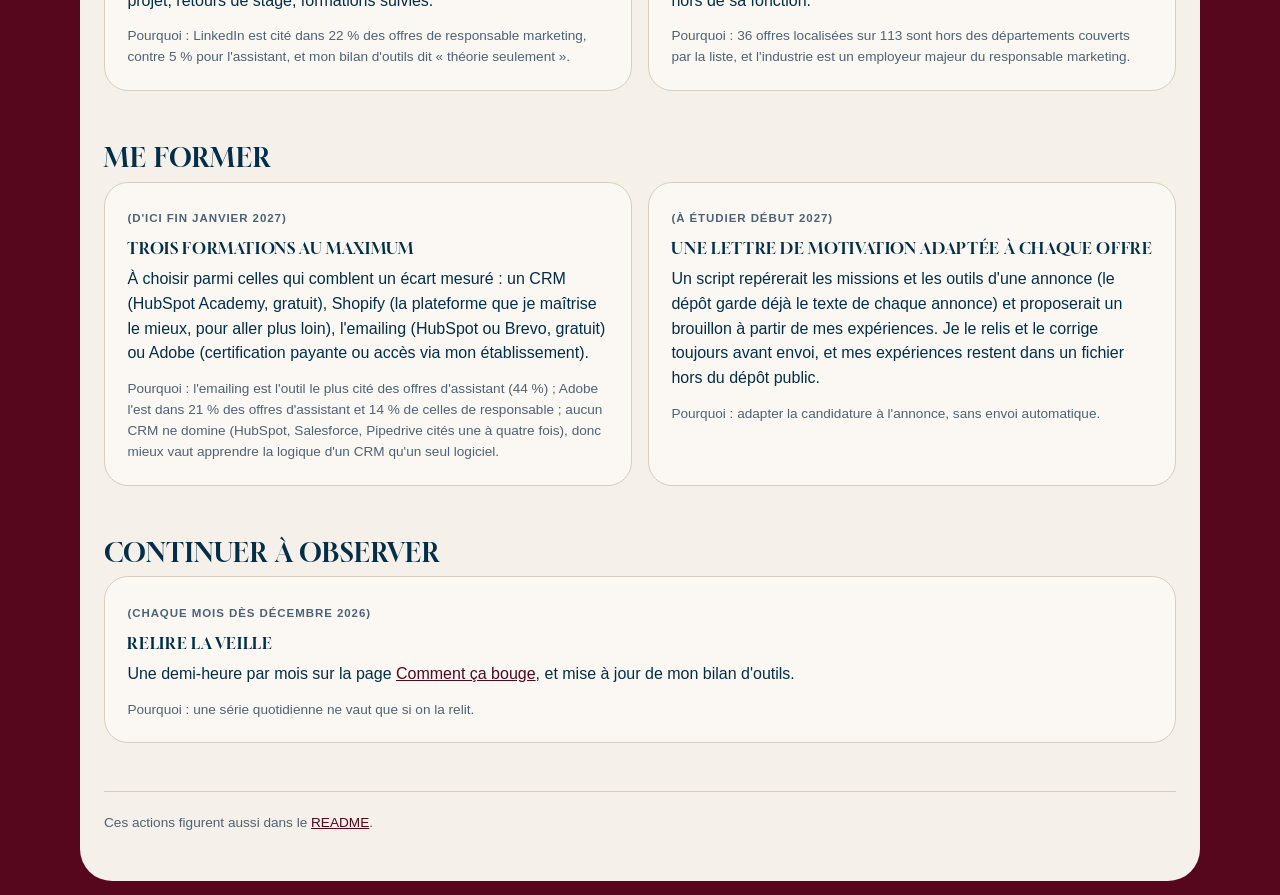
==== commit 9b13003a: "Présentation enrichie (carte intégrée, détails), lien Présentation dans le menu, site complet en nou" ====
--- a/actions.html
+++ b/actions.html
@@ -4,7 +4,7 @@
 <meta charset="UTF-8">
 <meta name="viewport" content="width=device-width, initial-scale=1.0">
 <title>avenir — Conclusion et suite</title>
-<link rel="stylesheet" href="assets/commun.css?v=19">
+<link rel="stylesheet" href="assets/commun.css?v=20">
 </head>
 <body>
 <main>
--- a/assets/commun.css
+++ b/assets/commun.css
@@ -320,3 +320,6 @@
   .bs.s3 h3 { background: var(--navy); color: var(--oat); } .bs.s4 h3 { background: var(--oat); color: var(--navy); }
   .bs:not(:last-child)::after { content: "→"; position: absolute; right: -1.35rem; top: 0.7rem; width: 1.1rem; text-align: center; font-size: 1.2rem; color: var(--mulberry); }
   @media (max-width: 900px) { .schema { grid-template-columns: minmax(0, 1fr); gap: 1.6rem; } .bs:not(:last-child)::after { content: "↓"; right: auto; left: 1.2rem; top: auto; bottom: -1.5rem; } }
+
+  nav a.pres { border: 1.5px solid var(--mulberry); color: var(--mulberry); margin-left: 0.25rem; }
+  nav a.pres:hover { background: var(--mulberry); color: var(--paper); }
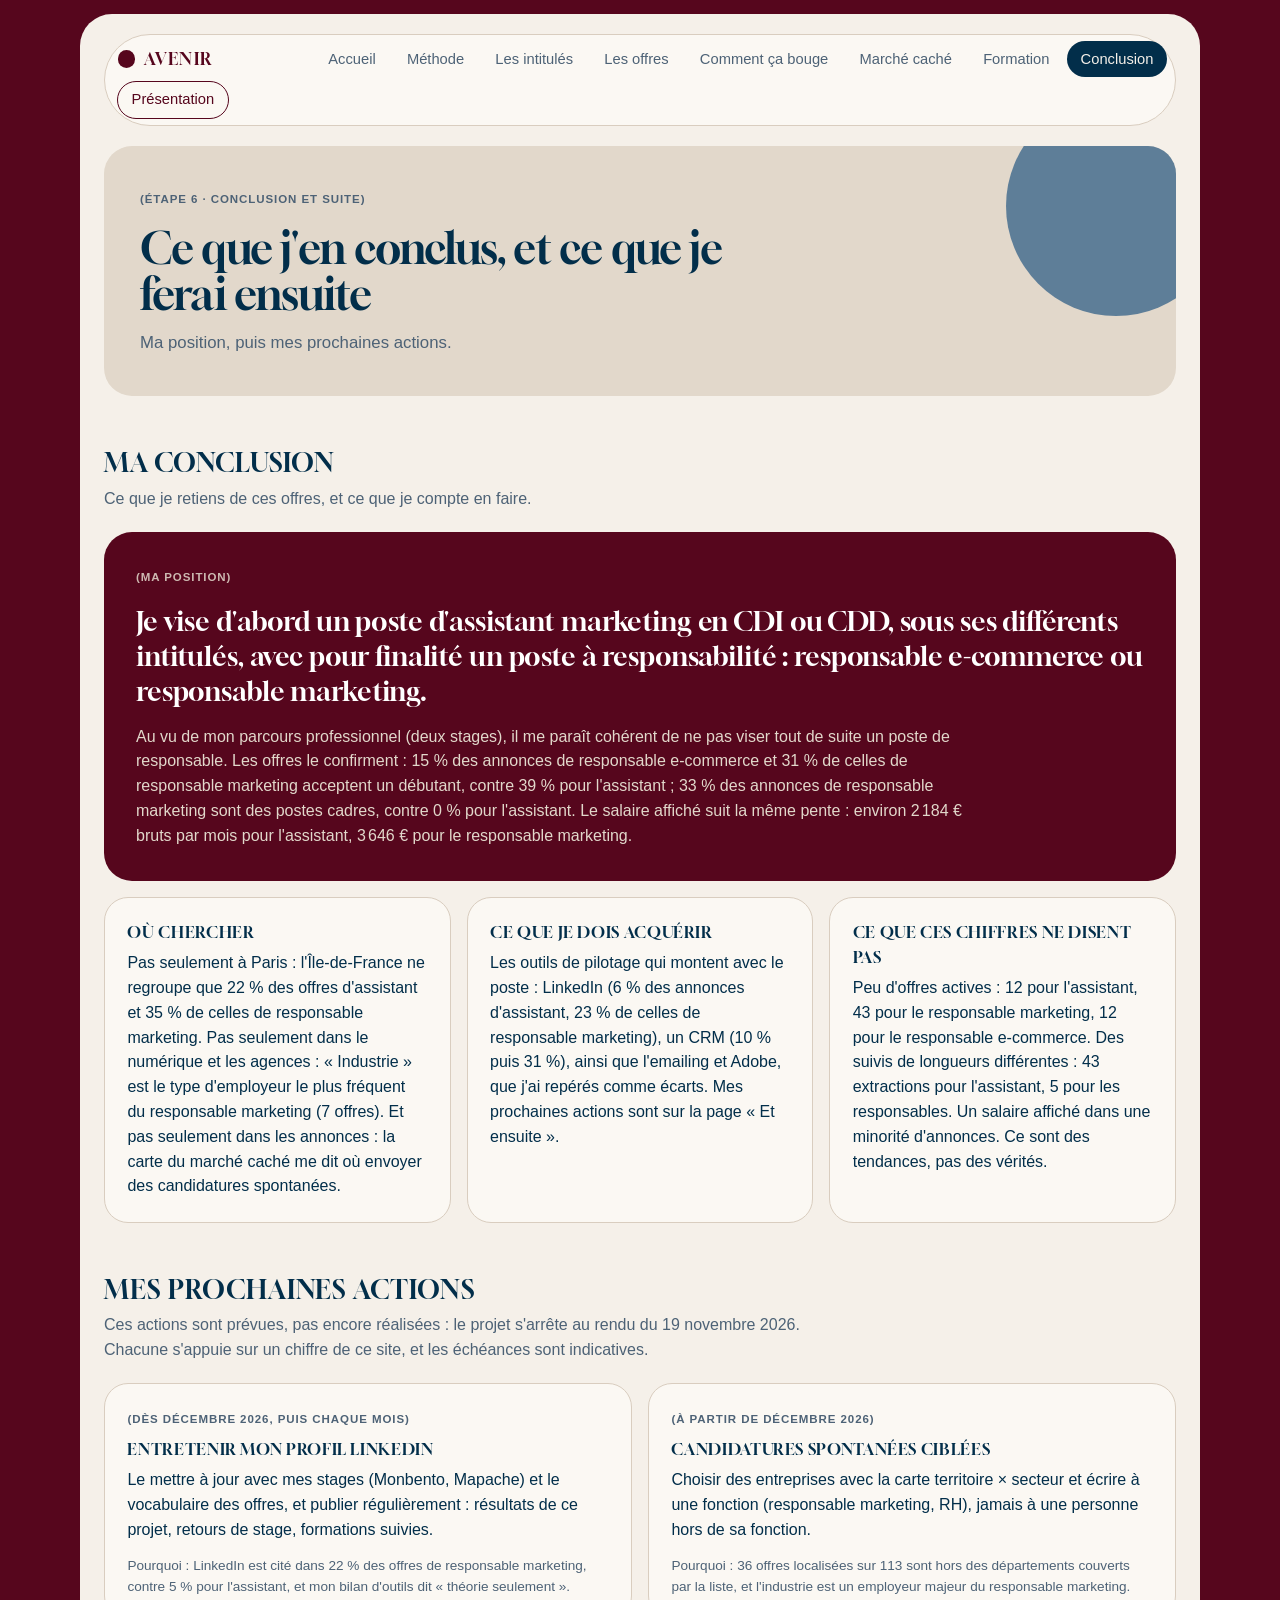
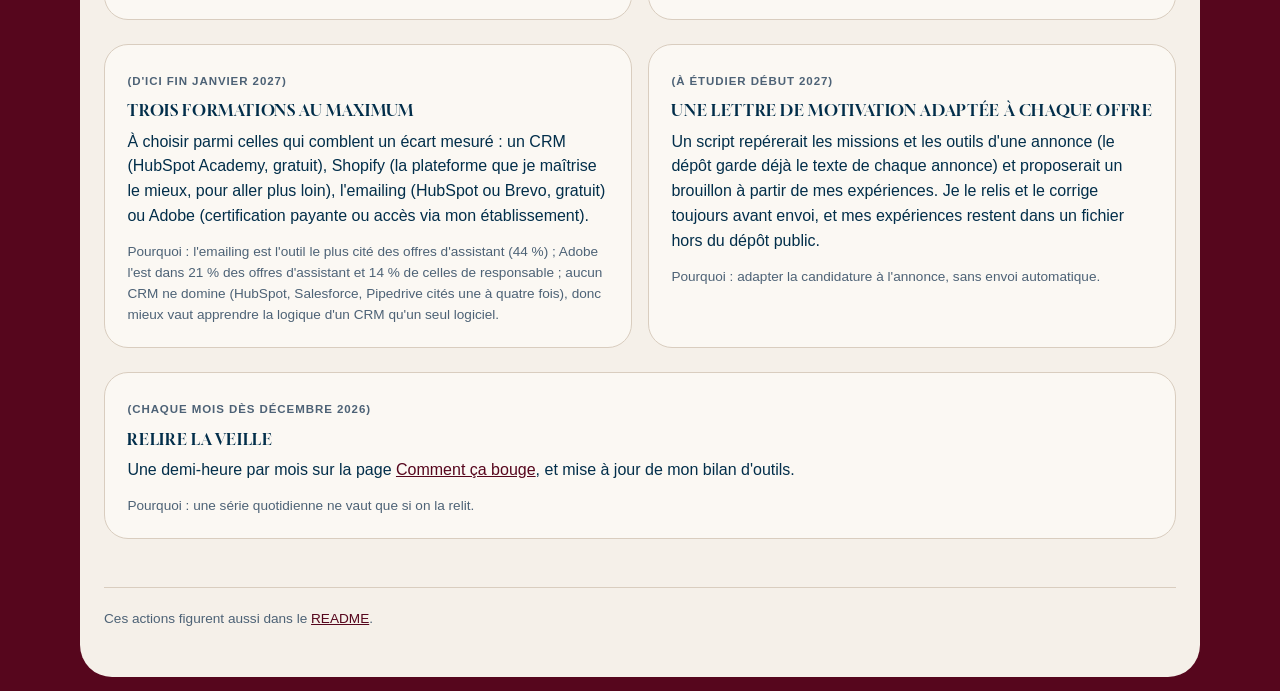
==== commit 54ed250c: "Site allégé : contenus secondaires repliés ou retirés Co-Authored-By: Claude Sonnet 5.5 <noreply@ant" ====
--- a/actions.html
+++ b/actions.html
@@ -4,7 +4,7 @@
 <meta charset="UTF-8">
 <meta name="viewport" content="width=device-width, initial-scale=1.0">
 <title>avenir — Conclusion et suite</title>
-<link rel="stylesheet" href="assets/commun.css?v=20">
+<link rel="stylesheet" href="assets/commun.css?v=21">
 </head>
 <body>
 <main>
@@ -35,7 +35,6 @@
   <h2 class="st">Mes prochaines actions</h2>
   <p class="intro">Ces actions sont prévues, pas encore réalisées : le projet s'arrête au rendu du 19 novembre 2026. Chacune s'appuie sur un chiffre de ce site, et les échéances sont indicatives.</p>
 
-  <h2 class="st">Me rendre visible</h2>
   <div class="grille">
     <div class="carte">
       <span class="etiquette">dès décembre 2026, puis chaque mois</span>
@@ -51,7 +50,6 @@
     </div>
   </div>
 
-  <h2 class="st">Me former</h2>
   <div class="grille">
     <div class="carte">
       <span class="etiquette">d'ici fin janvier 2027</span>
@@ -67,7 +65,6 @@
     </div>
   </div>
 
-  <h2 class="st">Continuer à observer</h2>
   <div class="grille">
     <div class="carte">
       <span class="etiquette">chaque mois dès décembre 2026</span>
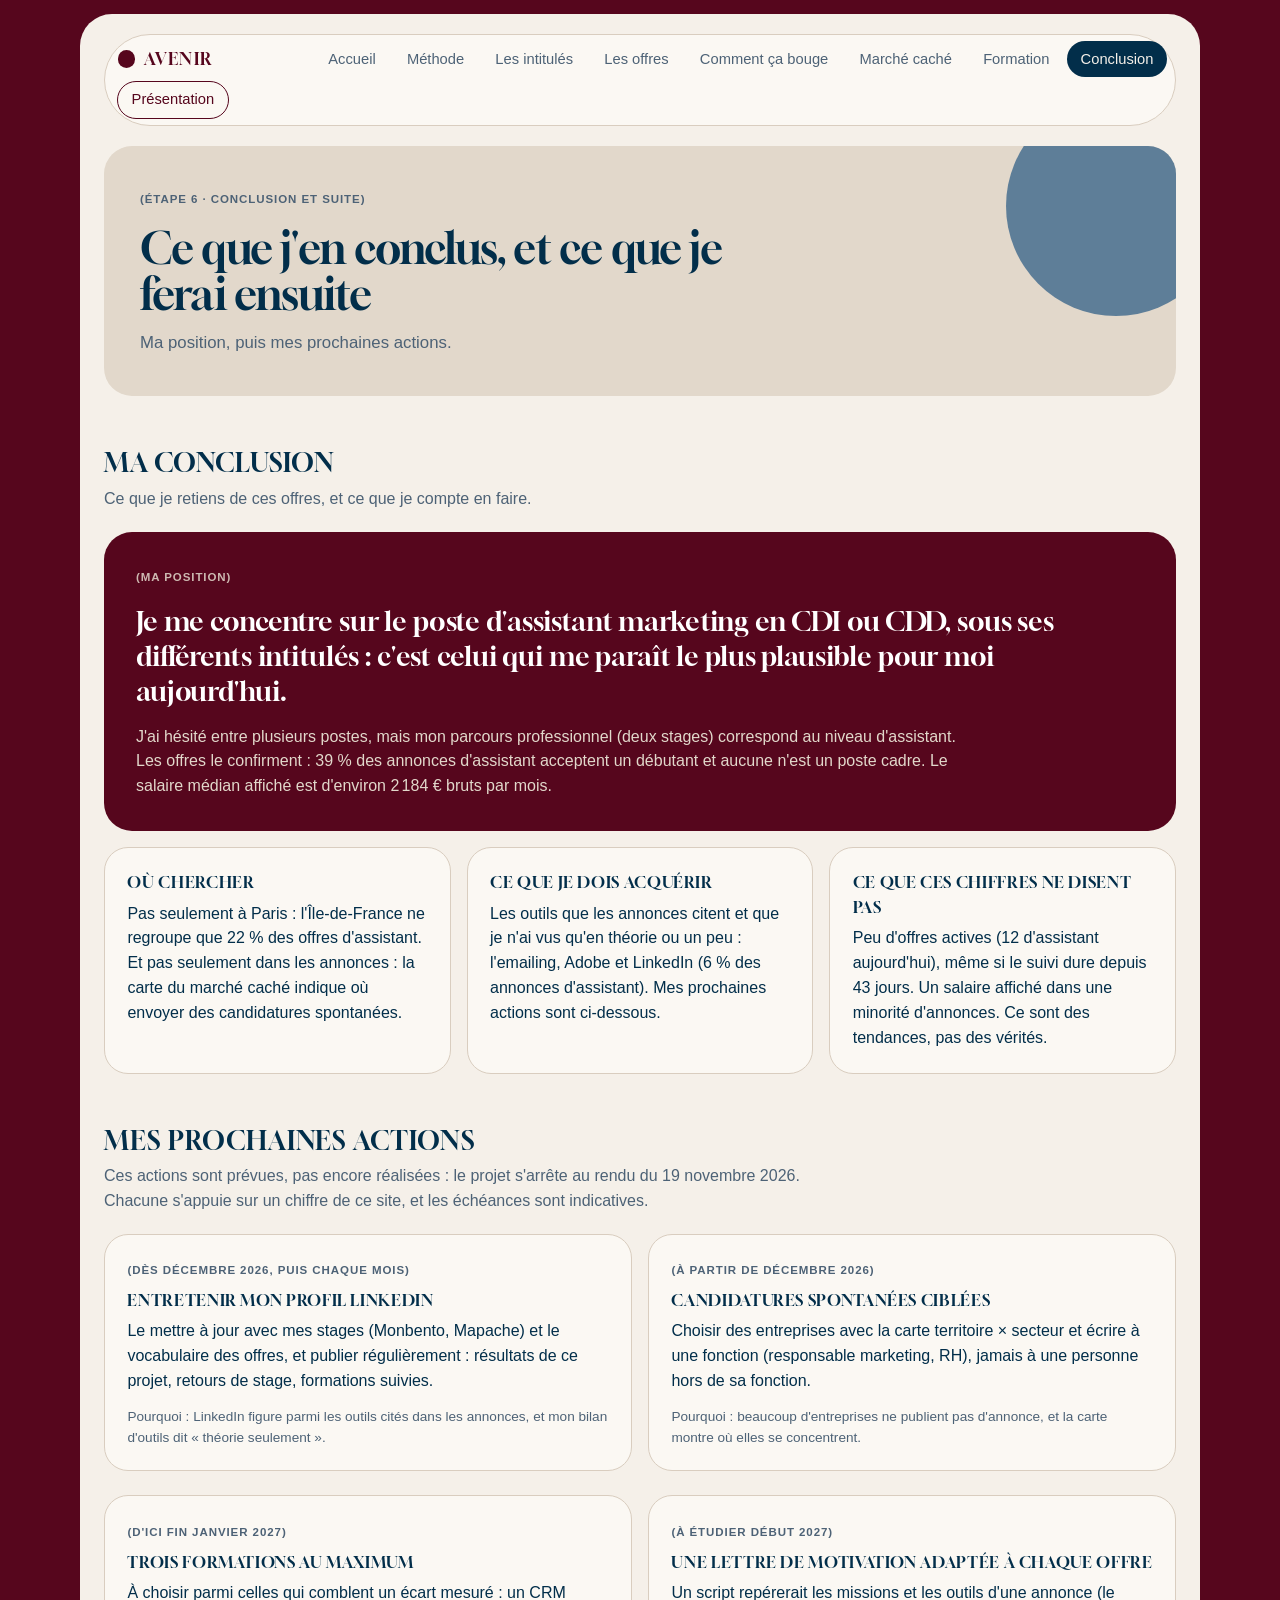
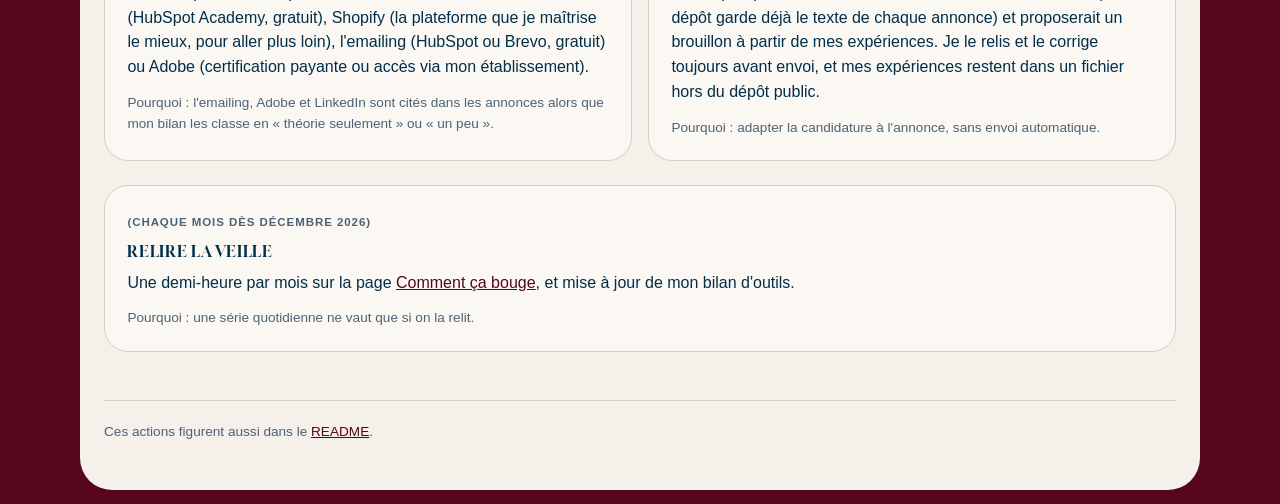
==== commit 44a18289: "Site recentré sur le poste d'assistant marketing ; les postes de responsable ne sont mentionnés qu'a" ====
--- a/actions.html
+++ b/actions.html
@@ -4,7 +4,7 @@
 <meta charset="UTF-8">
 <meta name="viewport" content="width=device-width, initial-scale=1.0">
 <title>avenir — Conclusion et suite</title>
-<link rel="stylesheet" href="assets/commun.css?v=21">
+<link rel="stylesheet" href="assets/commun.css?v=23">
 </head>
 <body>
 <main>
@@ -40,13 +40,13 @@
       <span class="etiquette">dès décembre 2026, puis chaque mois</span>
       <h3 style="margin:0 0 0.4rem">Entretenir mon profil LinkedIn</h3>
       <p style="margin:0">Le mettre à jour avec mes stages (Monbento, Mapache) et le vocabulaire des offres, et publier régulièrement : résultats de ce projet, retours de stage, formations suivies.</p>
-      <p class="note">Pourquoi : LinkedIn est cité dans 22 % des offres de responsable marketing, contre 5 % pour l'assistant, et mon bilan d'outils dit « théorie seulement ».</p>
+      <p class="note">Pourquoi : LinkedIn figure parmi les outils cités dans les annonces, et mon bilan d'outils dit « théorie seulement ».</p>
     </div>
     <div class="carte">
       <span class="etiquette">à partir de décembre 2026</span>
       <h3 style="margin:0 0 0.4rem">Candidatures spontanées ciblées</h3>
       <p style="margin:0">Choisir des entreprises avec la carte territoire × secteur et écrire à une fonction (responsable marketing, RH), jamais à une personne hors de sa fonction.</p>
-      <p class="note">Pourquoi : 36 offres localisées sur 113 sont hors des départements couverts par la liste, et l'industrie est un employeur majeur du responsable marketing.</p>
+      <p class="note">Pourquoi : beaucoup d'entreprises ne publient pas d'annonce, et la carte montre où elles se concentrent.</p>
     </div>
   </div>
 
@@ -55,7 +55,7 @@
       <span class="etiquette">d'ici fin janvier 2027</span>
       <h3 style="margin:0 0 0.4rem">Trois formations au maximum</h3>
       <p style="margin:0">À choisir parmi celles qui comblent un écart mesuré : un CRM (HubSpot Academy, gratuit), Shopify (la plateforme que je maîtrise le mieux, pour aller plus loin), l'emailing (HubSpot ou Brevo, gratuit) ou Adobe (certification payante ou accès via mon établissement).</p>
-      <p class="note">Pourquoi : l'emailing est l'outil le plus cité des offres d'assistant (44 %) ; Adobe l'est dans 21 % des offres d'assistant et 14 % de celles de responsable ; aucun CRM ne domine (HubSpot, Salesforce, Pipedrive cités une à quatre fois), donc mieux vaut apprendre la logique d'un CRM qu'un seul logiciel.</p>
+      <p class="note">Pourquoi : l'emailing, Adobe et LinkedIn sont cités dans les annonces alors que mon bilan les classe en « théorie seulement » ou « un peu ».</p>
     </div>
     <div class="carte">
       <span class="etiquette">à étudier début 2027</span>
@@ -91,27 +91,21 @@
 
 fetch('data/questions.json').then(r => r.json()).then(q => {
   // ---------- Ma conclusion (le texte est écrit à la main, les chiffres viennent des données)
-  const X = q.echelle, A = X['assistant-marketing'], RM = X['responsable-marketing'], RE = X['responsable-ecommerce'];
+  const X = q.echelle, A = X['assistant-marketing'];
+  const P = q.paris['assistant-marketing'];
+  const outil = nom => q.outils.outils.find(o => o.nom === nom);
+  const li = outil('LinkedIn');
   document.getElementById('c-position').textContent =
-    'Je vise d\'abord un poste d\'assistant marketing en CDI ou CDD, sous ses différents intitulés, avec pour finalité un poste à responsabilité : responsable e-commerce ou responsable marketing.';
+    'Je me concentre sur le poste d\'assistant marketing en CDI ou CDD, sous ses différents intitulés : c\'est celui qui me paraît le plus plausible pour moi aujourd\'hui.';
   document.getElementById('c-marche').textContent =
-    'Au vu de mon parcours professionnel (deux stages), il me paraît cohérent de ne pas viser tout de suite un poste de responsable. Les offres le confirment : ' + RE.debutant + ' % des annonces de responsable e-commerce et ' + RM.debutant +
-    ' % de celles de responsable marketing acceptent un débutant, contre ' + A.debutant + ' % pour l\'assistant ; ' + RM.cadre + ' % des annonces de responsable marketing sont des postes cadres, contre ' + A.cadre + ' % pour l\'assistant. ' +
-    'Le salaire affiché suit la même pente : environ ' + fr(A.salaire.mediane) + ' € bruts par mois pour l\'assistant, ' + fr(RM.salaire.mediane) + ' € pour le responsable marketing.';
-  const P = q.paris;
-  const ind = q.recruteurs['responsable-marketing'].types[0];
+    'J\'ai hésité entre plusieurs postes, mais mon parcours professionnel (deux stages) correspond au niveau d\'assistant. Les offres le confirment : ' + A.debutant + ' % des annonces d\'assistant acceptent un débutant et aucune n\'est un poste cadre. ' +
+    'Le salaire médian affiché est d\'environ ' + fr(A.salaire.mediane) + ' € bruts par mois.';
   document.getElementById('c-ou').textContent =
-    'Pas seulement à Paris : l\'Île-de-France ne regroupe que ' + P['assistant-marketing'].idf_part + ' % des offres d\'assistant et ' + P['responsable-marketing'].idf_part + ' % de celles de responsable marketing. ' +
-    'Pas seulement dans le numérique et les agences : « ' + ind.nom.split(',')[0] + ' » est le type d\'employeur le plus fréquent du responsable marketing (' + ind.n + ' offres). ' +
-    'Et pas seulement dans les annonces : la carte du marché caché me dit où envoyer des candidatures spontanées.';
-  const outil = nom => q.outils.outils.find(o => o.nom === nom);
-  const li = outil('LinkedIn'), crm = outil('CRM');
+    'Pas seulement à Paris : l\'Île-de-France ne regroupe que ' + P.idf_part + ' % des offres d\'assistant. Et pas seulement dans les annonces : la carte du marché caché indique où envoyer des candidatures spontanées.';
   document.getElementById('c-acquerir').textContent =
-    'Les outils de pilotage qui montent avec le poste : ' + (li ? 'LinkedIn (' + li.assistant + ' % des annonces d\'assistant, ' + li.responsable_marketing + ' % de celles de responsable marketing)' : 'LinkedIn') +
-    (crm ? ', un CRM (' + crm.assistant + ' % puis ' + crm.responsable_marketing + ' %)' : ', un CRM') + ', ainsi que l\'emailing et Adobe, que j\'ai repérés comme écarts. Mes prochaines actions sont sur la page « Et ensuite ».';
+    'Les outils que les annonces citent et que je n\'ai vus qu\'en théorie ou un peu : l\'emailing, Adobe' + (li ? ' et LinkedIn (' + li.assistant + ' % des annonces d\'assistant)' : ' et LinkedIn') + '. Mes prochaines actions sont ci-dessous.';
   document.getElementById('c-limites').textContent =
-    'Peu d\'offres actives : ' + A.actives + ' pour l\'assistant, ' + RM.actives + ' pour le responsable marketing, ' + RE.actives + ' pour le responsable e-commerce. ' +
-    'Des suivis de longueurs différentes : ' + A.jours + ' extractions pour l\'assistant, ' + RM.jours + ' pour les responsables. Un salaire affiché dans une minorité d\'annonces. Ce sont des tendances, pas des vérités.';
+    'Peu d\'offres actives (' + A.actives + ' d\'assistant aujourd\'hui), même si le suivi dure depuis ' + A.jours + ' jours. Un salaire affiché dans une minorité d\'annonces. Ce sont des tendances, pas des vérités.';
 }).catch(() => {
   document.getElementById('erreur').textContent = 'Impossible de charger les données. En local, ouvre la page via un petit serveur (python3 -m http.server).';
 });
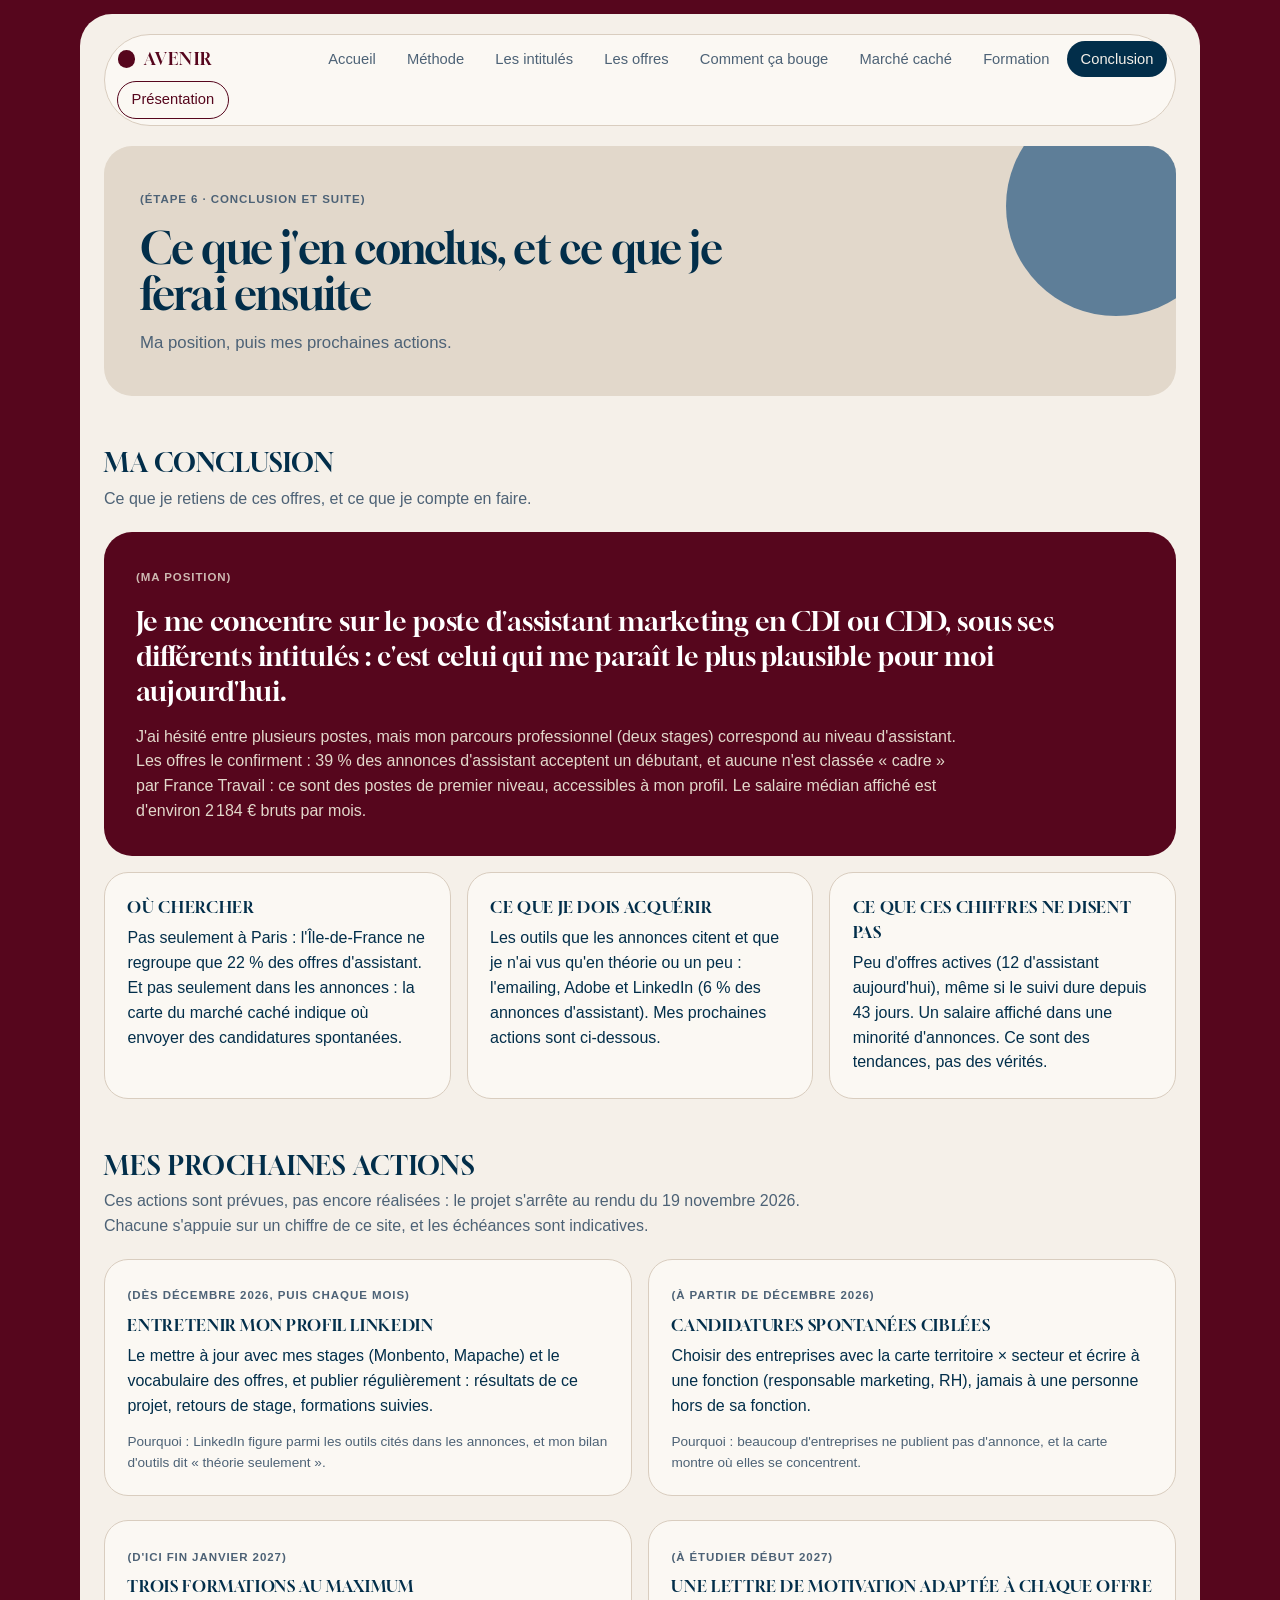
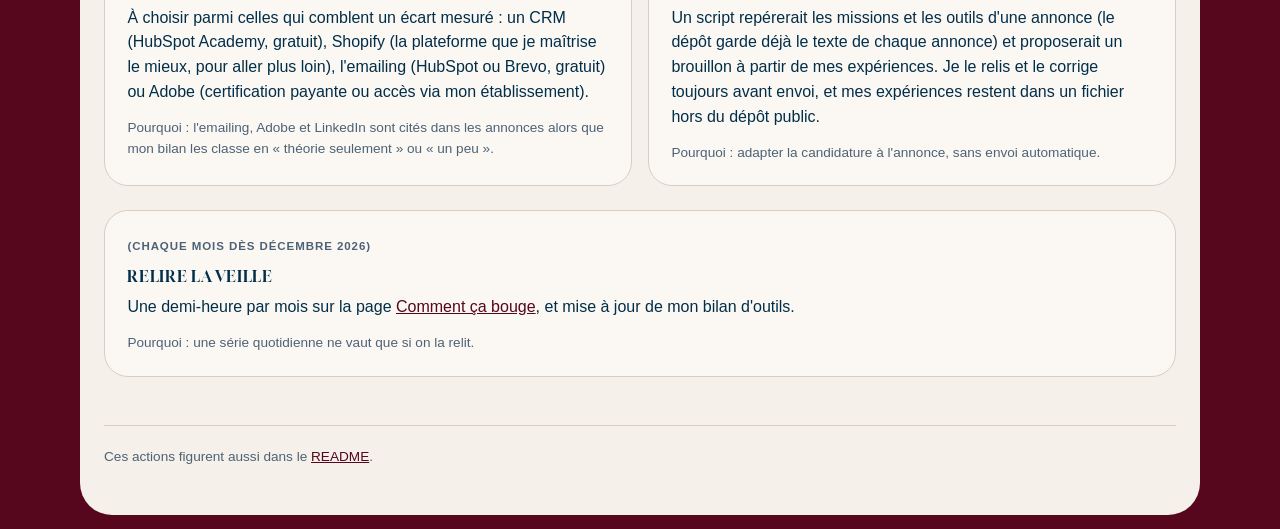
==== commit f5f36010: "Précision : ce que signifie « classée cadre » pour les annonces d'assistant Co-Authored-By: Claude S" ====
--- a/actions.html
+++ b/actions.html
@@ -4,7 +4,7 @@
 <meta charset="UTF-8">
 <meta name="viewport" content="width=device-width, initial-scale=1.0">
 <title>avenir — Conclusion et suite</title>
-<link rel="stylesheet" href="assets/commun.css?v=23">
+<link rel="stylesheet" href="assets/commun.css?v=24">
 </head>
 <body>
 <main>
@@ -98,7 +98,7 @@
   document.getElementById('c-position').textContent =
     'Je me concentre sur le poste d\'assistant marketing en CDI ou CDD, sous ses différents intitulés : c\'est celui qui me paraît le plus plausible pour moi aujourd\'hui.';
   document.getElementById('c-marche').textContent =
-    'J\'ai hésité entre plusieurs postes, mais mon parcours professionnel (deux stages) correspond au niveau d\'assistant. Les offres le confirment : ' + A.debutant + ' % des annonces d\'assistant acceptent un débutant et aucune n\'est un poste cadre. ' +
+    'J\'ai hésité entre plusieurs postes, mais mon parcours professionnel (deux stages) correspond au niveau d\'assistant. Les offres le confirment : ' + A.debutant + ' % des annonces d\'assistant acceptent un débutant, et ' + (A.cadre === 0 ? 'aucune n\'est classée « cadre » par France Travail : ce sont des postes de premier niveau, accessibles à mon profil. ' : A.cadre + ' % seulement sont classées « cadre » : ce sont surtout des postes de premier niveau. ') +
     'Le salaire médian affiché est d\'environ ' + fr(A.salaire.mediane) + ' € bruts par mois.';
   document.getElementById('c-ou').textContent =
     'Pas seulement à Paris : l\'Île-de-France ne regroupe que ' + P.idf_part + ' % des offres d\'assistant. Et pas seulement dans les annonces : la carte du marché caché indique où envoyer des candidatures spontanées.';
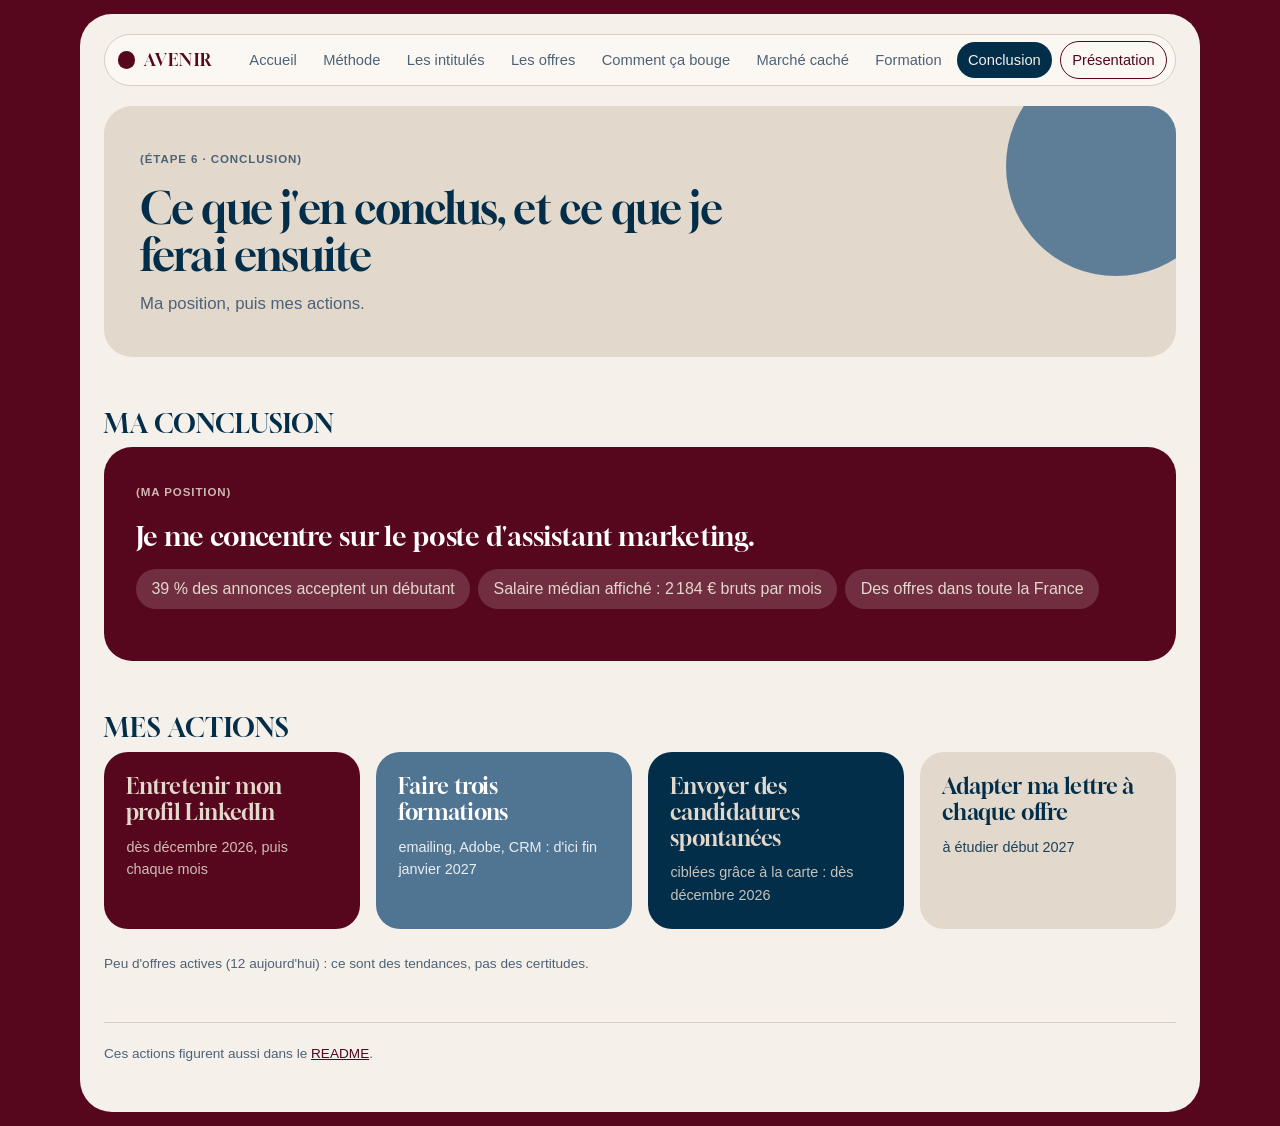
==== commit 7fb17996: "Site réorganisé pour l'oral : contexte, méthode, intitulés, offres (où, salaire, missions, outils, q" ====
--- a/actions.html
+++ b/actions.html
@@ -4,108 +4,51 @@
 <meta charset="UTF-8">
 <meta name="viewport" content="width=device-width, initial-scale=1.0">
 <title>avenir — Conclusion et suite</title>
-<link rel="stylesheet" href="assets/commun.css?v=24">
+<link rel="stylesheet" href="assets/commun.css?v=27">
 </head>
 <body>
 <main>
   <nav id="nav"></nav>
 
   <header class="hero">
-    <p class="etiquette">Étape 6 · Conclusion et suite</p>
+    <p class="etiquette">Étape 6 · Conclusion</p>
     <h1>Ce que j'en conclus, et ce que je ferai ensuite</h1>
-    <p class="sub">Ma position, puis mes prochaines actions.</p>
+    <p class="sub">Ma position, puis mes actions.</p>
   </header>
   <p id="erreur"></p>
 
   <h2 class="st">Ma conclusion</h2>
-  <p class="intro">Ce que je retiens de ces offres, et ce que je compte en faire.</p>
   <div class="conclusion">
     <div class="position">
       <p class="etiquette">Ma position</p>
       <p class="gros-texte" id="c-position"></p>
-      <p id="c-marche"></p>
-    </div>
-    <div class="grille" style="margin:1rem 0 0">
-      <div class="carte"><h3 style="margin:0 0 0.4rem">Où chercher</h3><p id="c-ou" style="margin:0"></p></div>
-      <div class="carte"><h3 style="margin:0 0 0.4rem">Ce que je dois acquérir</h3><p id="c-acquerir" style="margin:0"></p></div>
-      <div class="carte"><h3 style="margin:0 0 0.4rem">Ce que ces chiffres ne disent pas</h3><p id="c-limites" style="margin:0"></p></div>
+      <div class="chips" id="c-preuves"></div>
     </div>
   </div>
 
-  <h2 class="st">Mes prochaines actions</h2>
-  <p class="intro">Ces actions sont prévues, pas encore réalisées : le projet s'arrête au rendu du 19 novembre 2026. Chacune s'appuie sur un chiffre de ce site, et les échéances sont indicatives.</p>
+  <h2 class="st">Mes actions</h2>
+  <div class="chiffres" id="c-actions" style="grid-template-columns:repeat(auto-fit,minmax(210px,1fr))">
+    <div class="carte"><h3 class="gros-titre">Entretenir mon profil LinkedIn</h3><p class="legende">dès décembre 2026, puis chaque mois</p></div>
+    <div class="carte"><h3 class="gros-titre">Faire trois formations</h3><p class="legende">emailing, Adobe, CRM : d'ici fin janvier 2027</p></div>
+    <div class="carte"><h3 class="gros-titre">Envoyer des candidatures spontanées</h3><p class="legende">ciblées grâce à la carte : dès décembre 2026</p></div>
+    <div class="carte"><h3 class="gros-titre">Adapter ma lettre à chaque offre</h3><p class="legende">à étudier début 2027</p></div>
+  </div>
+  <p class="note" id="c-limites"></p>
 
-  <div class="grille">
-    <div class="carte">
-      <span class="etiquette">dès décembre 2026, puis chaque mois</span>
-      <h3 style="margin:0 0 0.4rem">Entretenir mon profil LinkedIn</h3>
-      <p style="margin:0">Le mettre à jour avec mes stages (Monbento, Mapache) et le vocabulaire des offres, et publier régulièrement : résultats de ce projet, retours de stage, formations suivies.</p>
-      <p class="note">Pourquoi : LinkedIn figure parmi les outils cités dans les annonces, et mon bilan d'outils dit « théorie seulement ».</p>
-    </div>
-    <div class="carte">
-      <span class="etiquette">à partir de décembre 2026</span>
-      <h3 style="margin:0 0 0.4rem">Candidatures spontanées ciblées</h3>
-      <p style="margin:0">Choisir des entreprises avec la carte territoire × secteur et écrire à une fonction (responsable marketing, RH), jamais à une personne hors de sa fonction.</p>
-      <p class="note">Pourquoi : beaucoup d'entreprises ne publient pas d'annonce, et la carte montre où elles se concentrent.</p>
-    </div>
-  </div>
-
-  <div class="grille">
-    <div class="carte">
-      <span class="etiquette">d'ici fin janvier 2027</span>
-      <h3 style="margin:0 0 0.4rem">Trois formations au maximum</h3>
-      <p style="margin:0">À choisir parmi celles qui comblent un écart mesuré : un CRM (HubSpot Academy, gratuit), Shopify (la plateforme que je maîtrise le mieux, pour aller plus loin), l'emailing (HubSpot ou Brevo, gratuit) ou Adobe (certification payante ou accès via mon établissement).</p>
-      <p class="note">Pourquoi : l'emailing, Adobe et LinkedIn sont cités dans les annonces alors que mon bilan les classe en « théorie seulement » ou « un peu ».</p>
-    </div>
-    <div class="carte">
-      <span class="etiquette">à étudier début 2027</span>
-      <h3 style="margin:0 0 0.4rem">Une lettre de motivation adaptée à chaque offre</h3>
-      <p style="margin:0">Un script repérerait les missions et les outils d'une annonce (le dépôt garde déjà le texte de chaque annonce) et proposerait un brouillon à partir de mes expériences. Je le relis et le corrige toujours avant envoi, et mes expériences restent dans un fichier hors du dépôt public.</p>
-      <p class="note">Pourquoi : adapter la candidature à l'annonce, sans envoi automatique.</p>
-    </div>
-  </div>
-
-  <div class="grille">
-    <div class="carte">
-      <span class="etiquette">chaque mois dès décembre 2026</span>
-      <h3 style="margin:0 0 0.4rem">Relire la veille</h3>
-      <p style="margin:0">Une demi-heure par mois sur la page <a href="mouvement.html">Comment ça bouge</a>, et mise à jour de mon bilan d'outils.</p>
-      <p class="note">Pourquoi : une série quotidienne ne vaut que si on la relit.</p>
-    </div>
-  </div>
-
-  <footer>Ces actions figurent aussi dans le <a href="https://github.com/luciedscrs-byte/avenir#9-ce-que-je-ferai-ensuite-actions-%C3%A0-mener" target="_blank" rel="noopener">README</a>.</footer>
+  <footer>Ces actions figurent aussi dans le <a href="https://github.com/luciedscrs-byte/avenir#readme" target="_blank" rel="noopener">README</a>.</footer>
 </main>
 <script src="assets/commun.js"></script>
 <script>
-navigation('actions.html', false);
-
-function constat(gros, texte, lien, libelle) {
-  return el('div', { className: 'carte decouverte' }, [
-    el('p', { className: 'gros', textContent: gros }),
-    el('p', { textContent: texte }),
-    el('a', { href: lien, textContent: libelle + ' →' }),
-  ]);
-}
-const part = (rep, nom) => { const r = rep.find(x => x.nom === nom); return r ? r.part : 0; };
+navigation('actions.html');
 
 fetch('data/questions.json').then(r => r.json()).then(q => {
-  // ---------- Ma conclusion (le texte est écrit à la main, les chiffres viennent des données)
-  const X = q.echelle, A = X['assistant-marketing'];
-  const P = q.paris['assistant-marketing'];
-  const outil = nom => q.outils.outils.find(o => o.nom === nom);
-  const li = outil('LinkedIn');
-  document.getElementById('c-position').textContent =
-    'Je me concentre sur le poste d\'assistant marketing en CDI ou CDD, sous ses différents intitulés : c\'est celui qui me paraît le plus plausible pour moi aujourd\'hui.';
-  document.getElementById('c-marche').textContent =
-    'J\'ai hésité entre plusieurs postes, mais mon parcours professionnel (deux stages) correspond au niveau d\'assistant. Les offres le confirment : ' + A.debutant + ' % des annonces d\'assistant acceptent un débutant, et ' + (A.cadre === 0 ? 'aucune n\'est classée « cadre » par France Travail : ce sont des postes de premier niveau, accessibles à mon profil. ' : A.cadre + ' % seulement sont classées « cadre » : ce sont surtout des postes de premier niveau. ') +
-    'Le salaire médian affiché est d\'environ ' + fr(A.salaire.mediane) + ' € bruts par mois.';
-  document.getElementById('c-ou').textContent =
-    'Pas seulement à Paris : l\'Île-de-France ne regroupe que ' + P.idf_part + ' % des offres d\'assistant. Et pas seulement dans les annonces : la carte du marché caché indique où envoyer des candidatures spontanées.';
-  document.getElementById('c-acquerir').textContent =
-    'Les outils que les annonces citent et que je n\'ai vus qu\'en théorie ou un peu : l\'emailing, Adobe' + (li ? ' et LinkedIn (' + li.assistant + ' % des annonces d\'assistant)' : ' et LinkedIn') + '. Mes prochaines actions sont ci-dessous.';
+  const A = q.echelle['assistant-marketing'];
+  document.getElementById('c-position').textContent = 'Je me concentre sur le poste d\'assistant marketing.';
+  const preuves = document.getElementById('c-preuves');
+  [A.debutant + ' % des annonces acceptent un débutant', 'Salaire médian affiché : ' + fr(A.salaire.mediane) + ' € bruts par mois', 'Des offres dans toute la France'].forEach(t =>
+    preuves.appendChild(el('span', { className: 'chip', style: 'background:rgba(255,255,255,0.16);border-color:transparent;color:inherit;font-size:1rem', textContent: t })));
   document.getElementById('c-limites').textContent =
-    'Peu d\'offres actives (' + A.actives + ' d\'assistant aujourd\'hui), même si le suivi dure depuis ' + A.jours + ' jours. Un salaire affiché dans une minorité d\'annonces. Ce sont des tendances, pas des vérités.';
+    'Peu d\'offres actives (' + A.actives + ' aujourd\'hui) : ce sont des tendances, pas des certitudes.';
 }).catch(() => {
   document.getElementById('erreur').textContent = 'Impossible de charger les données. En local, ouvre la page via un petit serveur (python3 -m http.server).';
 });
--- a/assets/commun.css
+++ b/assets/commun.css
@@ -33,7 +33,7 @@
   nav .marque { display: inline-flex; align-items: center; gap: 0.55rem; font-family: var(--serif); font-weight: 400; letter-spacing: 0.08em; text-transform: uppercase;
                 color: var(--mulberry); text-decoration: none; padding: 0.2rem 1rem 0.2rem 0.3rem; margin-right: auto; font-size: 1.05rem; }
   nav .marque::before { content: ""; display: inline-block; width: 1.1rem; height: 1.1rem; border-radius: 50%; background: var(--mulberry); }
-  nav a { color: var(--muted); text-decoration: none; padding: 0.4rem 0.85rem; border-radius: 999px; }
+  nav a { color: var(--muted); text-decoration: none; padding: 0.4rem 0.7rem; border-radius: 999px; }
   nav a.marque { color: var(--mulberry); }
   nav a:hover { background: var(--accent-soft); color: var(--text); }
   nav a[aria-current="page"] { background: var(--navy); color: var(--paper); }
@@ -323,3 +323,25 @@
 
   nav a.pres { border: 1.5px solid var(--mulberry); color: var(--mulberry); margin-left: 0.25rem; }
   nav a.pres:hover { background: var(--mulberry); color: var(--paper); }
+
+  /* méthode : à quoi sert chaque pièce */
+  .pieces { display: grid; gap: 0.9rem; margin-bottom: 1.5rem; }
+  .piece { display: grid; grid-template-columns: 2.4rem minmax(0, 1fr); gap: 1rem; background: var(--card); border: 1px solid var(--line); border-radius: 22px; padding: 1.1rem 1.3rem; }
+  .piece .num-etape { display: inline-flex; align-items: center; justify-content: center; width: 2.2rem; height: 2.2rem; border-radius: 50%; background: var(--mulberry); color: var(--paper); font-family: var(--serif); }
+  .piece:nth-child(2n) .num-etape { background: var(--blue); } .piece:nth-child(3n) .num-etape { background: var(--navy); }
+  .piece h3 { margin: 0 0 0.35rem; }
+  .piece p { margin: 0 0 0.35rem; font-size: 0.95rem; }
+
+  ul.liste-q { list-style: none; margin: 0; padding: 0; }
+  ul.liste-q li { padding: 0.5rem 0; border-bottom: 1px solid var(--line); font-size: 0.95rem; }
+  ul.liste-q li:last-child { border-bottom: none; }
+
+  .evo-simple { display: flex; justify-content: space-between; gap: 1rem; padding: 0.5rem 0; border-bottom: 1px solid var(--line); font-size: 0.95rem; }
+  .evo-simple:last-child { border-bottom: none; }
+
+  .bilan.deux { grid-template-columns: repeat(2, minmax(0, 1fr)); }
+  .bilan.deux .col-2 { background: var(--blue); color: #fff; }
+  @media (max-width: 600px) { .bilan.deux { grid-template-columns: minmax(0, 1fr); } }
+
+  h3.gros-titre { font-size: 1.35rem; line-height: 1.2; text-transform: none; letter-spacing: -0.005em; margin: 0 0 0.6rem; }
+  .chiffres > .carte h3.gros-titre { color: inherit; }
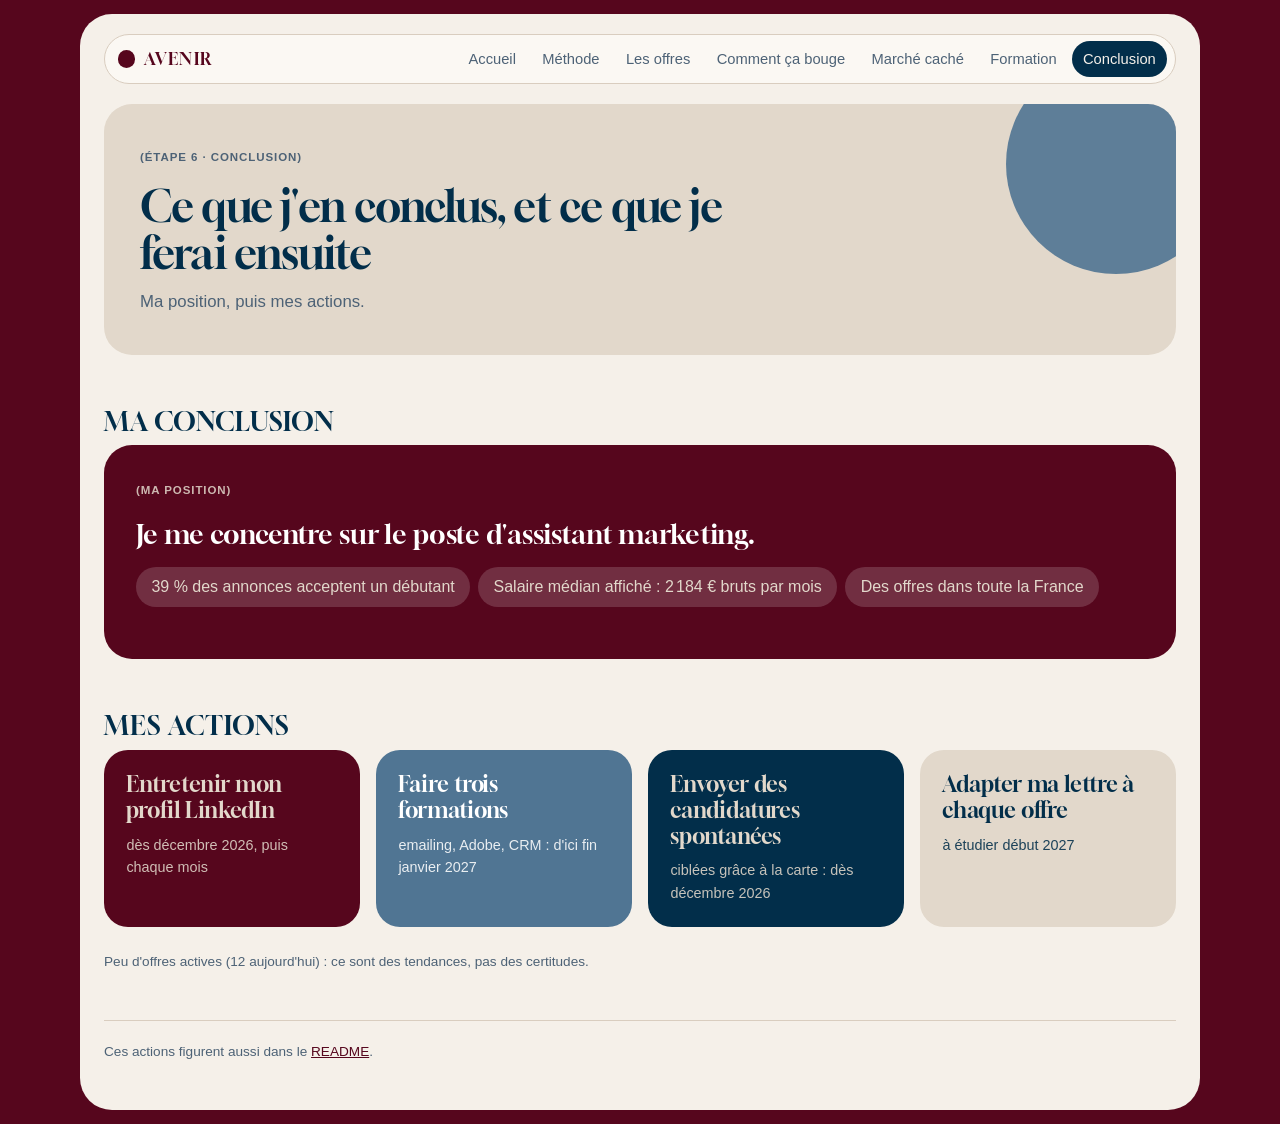
==== commit a0f82a0f: "Site réorganisé : intitulés fusionnés dans les offres, page de présentation retirée, méthode détaill" ====
--- a/actions.html
+++ b/actions.html
@@ -4,7 +4,7 @@
 <meta charset="UTF-8">
 <meta name="viewport" content="width=device-width, initial-scale=1.0">
 <title>avenir — Conclusion et suite</title>
-<link rel="stylesheet" href="assets/commun.css?v=27">
+<link rel="stylesheet" href="assets/commun.css?v=29">
 </head>
 <body>
 <main>
--- a/assets/commun.css
+++ b/assets/commun.css
@@ -345,3 +345,10 @@
 
   h3.gros-titre { font-size: 1.35rem; line-height: 1.2; text-transform: none; letter-spacing: -0.005em; margin: 0 0 0.6rem; }
   .chiffres > .carte h3.gros-titre { color: inherit; }
+
+  .evo-simple.top { font-weight: 700; background: var(--accent-soft); border-radius: 10px; padding-left: 0.6rem; padding-right: 0.6rem; }
+
+  .piece .ou { background: var(--oat); border-radius: 12px; padding: 0.5rem 0.8rem; font-size: 0.88rem; }
+  .piece ul.ou-liste { margin: 0 0 0.35rem; padding-left: 1.2rem; font-size: 0.88rem; }
+  .piece ul.ou-liste li { margin-bottom: 0.25rem; }
+  .piece code { background: var(--accent-soft); padding: 1px 5px; border-radius: 4px; font-size: 0.85em; }
